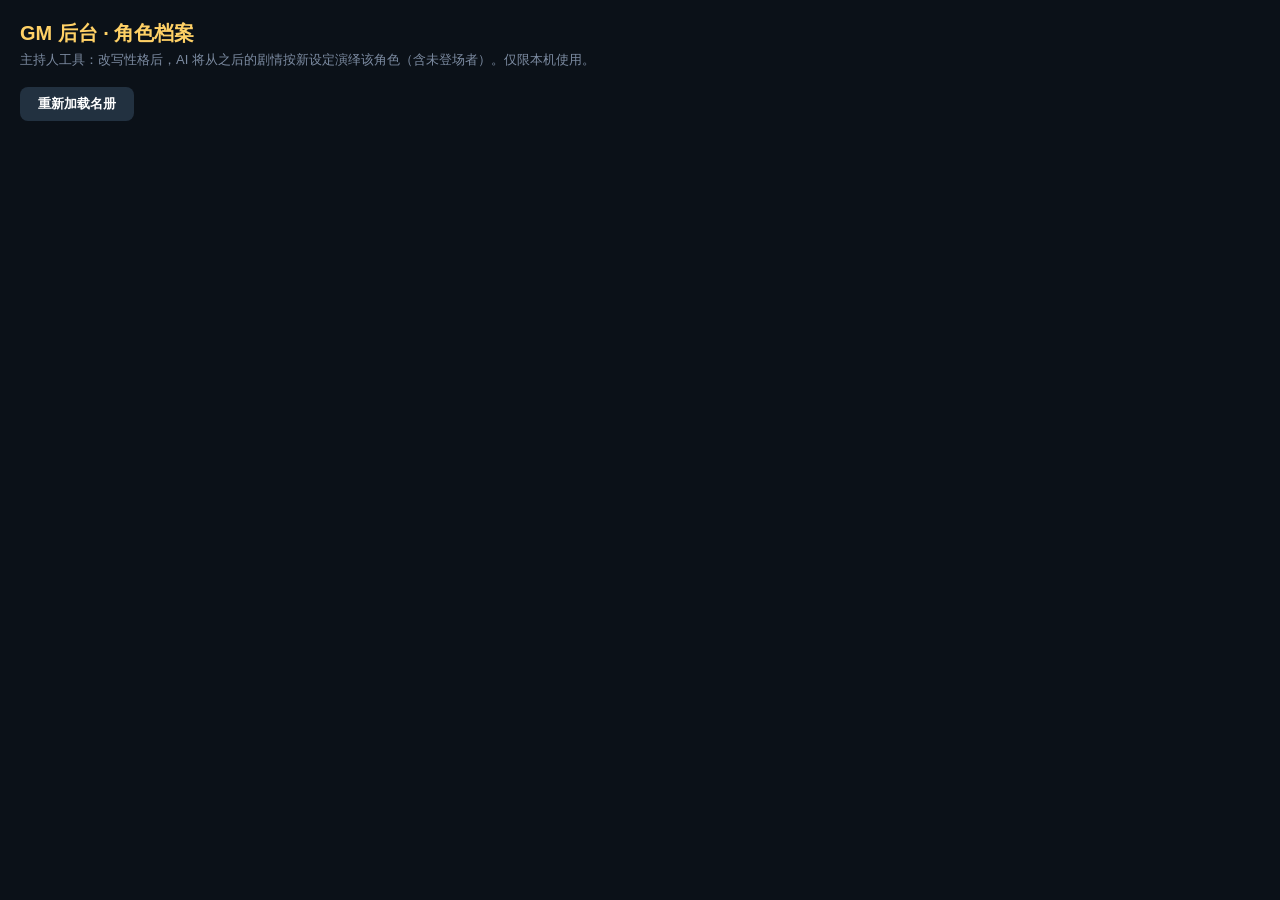
==== static/gm.html @ 666e5e28 "feat: GM 后台——角色档案改写（性格/身份/礼物偏好） - 新增 /gm 主持人工具页：全量名册卡片（好感/登场状态/常在地），   性格 textarea + 身份/礼物偏好可编辑，逐卡保存" ====
<!DOCTYPE html>
<html lang="zh-CN">
<head>
<meta charset="UTF-8">
<meta name="viewport" content="width=device-width, initial-scale=1">
<title>GM 后台 · 双界录</title>
<style>
  :root { color-scheme: dark; }
  * { box-sizing: border-box; }
  body {
    margin: 0; padding: 20px; font-family: "Microsoft YaHei UI", sans-serif;
    background: #0b1118; color: #dce6f2; min-height: 100vh;
  }
  h1 { font-size: 20px; color: #ffd166; margin: 0 0 4px; }
  .sub { color: #7c8ba1; font-size: 13px; margin-bottom: 18px; }
  .grid { display: flex; flex-direction: column; gap: 12px; max-width: 980px; }
  .card {
    background: #121b26; border: 1px solid #223140; border-radius: 12px; padding: 14px 16px;
  }
  .row1 { display: flex; align-items: baseline; gap: 10px; flex-wrap: wrap; margin-bottom: 8px; }
  .nm { font-size: 16px; font-weight: 700; color: #7fd8c8; }
  .tag { font-size: 11px; color: #8fa3ba; border: 1px solid #2a3b4d; border-radius: 8px; padding: 1px 8px; }
  .tag.known { color: #ffd166; border-color: #5a4a22; }
  .fld { display: flex; gap: 8px; margin-bottom: 8px; align-items: center; }
  .fld label { flex: 0 0 72px; font-size: 12px; color: #8fa3ba; }
  input, textarea {
    background: #0d141d; border: 1px solid #2a3b4d; color: #dce6f2;
    border-radius: 8px; padding: 7px 10px; font-size: 13px; font-family: inherit;
  }
  input { flex: 1; }
  textarea { flex: 1; resize: vertical; min-height: 56px; }
  button {
    background: #07c160; border: 0; color: #fff; font-weight: 700;
    border-radius: 8px; padding: 8px 18px; cursor: pointer; font-size: 13px;
  }
  button:hover { background: #06ad56; }
  .msg { font-size: 12px; color: #7fd8c8; margin-left: 10px; }
  .err { color: #ff8a80; }
  #topbar { display: flex; align-items: center; gap: 12px; margin-bottom: 14px; }
  #reload { background: #223140; }
</style>
</head>
<body>
  <h1>GM 后台 · 角色档案</h1>
  <div class="sub">主持人工具：改写性格后，AI 将从之后的剧情按新设定演绎该角色（含未登场者）。仅限本机使用。</div>
  <div id="topbar"><button id="reload">重新加载名册</button><span id="hint" class="msg"></span></div>
  <div id="grid" class="grid"></div>
<script>
const grid = document.getElementById("grid");
const hint = document.getElementById("hint");

async function loadRoster() {
  const r = await fetch("/api/gm/roster");
  const data = await r.json();
  grid.innerHTML = "";
  (data.npcs || []).forEach((n) => grid.appendChild(card(n)));
  hint.textContent = `共 ${data.npcs?.length || 0} 名角色`;
}

function card(n) {
  const el = document.createElement("div");
  el.className = "card";
  el.innerHTML = `
    <div class="row1">
      <span class="nm">${n.name}</span>
      <span class="tag">好感 ${n.affinity}</span>
      <span class="tag ${n.known ? "known" : ""}">${n.known ? "已登场" : "未登场"}</span>
      <span class="tag">${n.place || "无常在地"}</span>
    </div>
    <div class="fld"><label>性格</label><textarea maxlength="200" data-k="persona">${n.persona || ""}</textarea></div>
    <div class="fld"><label>身份</label><input maxlength="30" data-k="role" value="${n.role || ""}"></div>
    <div class="fld"><label>礼物偏好</label><input maxlength="10" data-k="likes" value="${n.likes || ""}"></div>
    <div class="fld"><label></label><button>保存</button><span class="msg"></span></div>`;
  el.querySelector("button").onclick = async () => {
    const get = (k) => el.querySelector(`[data-k="${k}"]`).value.trim();
    const msgEl = el.querySelector(".msg");
    msgEl.textContent = "保存中…"; msgEl.className = "msg";
    try {
      const r = await fetch("/api/gm/npc", {
        method: "POST", headers: { "Content-Type": "application/json" },
        body: JSON.stringify({ npc: n.name, persona: get("persona"),
                               role: get("role"), likes: get("likes") }),
      });
      const d = await r.json();
      msgEl.textContent = d.result?.msg || (d.detail ? "失败：" + JSON.stringify(d.detail) : "失败");
      if (!d.result?.ok) msgEl.className = "msg err";
    } catch (e) {
      msgEl.textContent = "请求失败：" + e.message; msgEl.className = "msg err";
    }
  };
  return el;
}

document.getElementById("reload").onclick = loadRoster;
loadRoster();
</script>
</body>
</html>
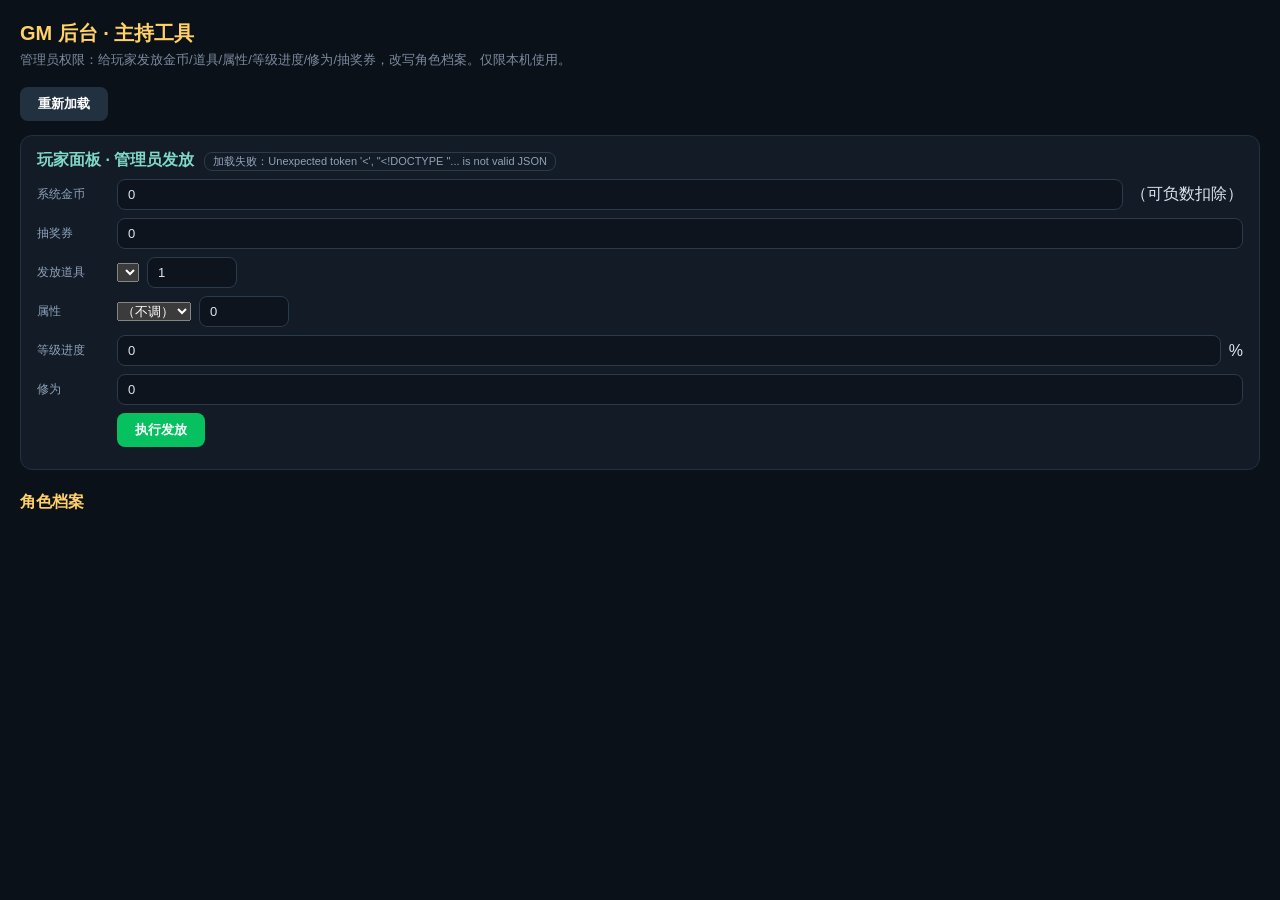
==== commit 0cf0a5e2: "feat: GM 后台管理员发放——金币/道具/券/属性/等级进度/修为 - engine.gm_grant：绕过玩家护栏直调入账，收件箱留痕；   等级进度满百自动升级；修为按觉醒状态分流（未觉醒暂" ====
--- a/static/gm.html
+++ b/static/gm.html
@@ -41,9 +41,30 @@
 </style>
 </head>
 <body>
-  <h1>GM 后台 · 角色档案</h1>
-  <div class="sub">主持人工具：改写性格后，AI 将从之后的剧情按新设定演绎该角色（含未登场者）。仅限本机使用。</div>
-  <div id="topbar"><button id="reload">重新加载名册</button><span id="hint" class="msg"></span></div>
+  <h1>GM 后台 · 主持工具</h1>
+  <div class="sub">管理员权限：给玩家发放金币/道具/属性/等级进度/修为/抽奖券，改写角色档案。仅限本机使用。</div>
+  <div id="topbar"><button id="reload">重新加载</button><span id="hint" class="msg"></span></div>
+
+  <div class="card" id="grant-card">
+    <div class="row1"><span class="nm">玩家面板 · 管理员发放</span>
+      <span class="tag" id="pinfo">加载中…</span></div>
+    <div class="fld"><label>系统金币</label><input type="number" id="g-gold" value="0" step="100">（可负数扣除）</div>
+    <div class="fld"><label>抽奖券</label><input type="number" id="g-ticket" value="0" min="0" step="10"></div>
+    <div class="fld"><label>发放道具</label>
+      <select id="g-item"></select>
+      <input type="number" id="g-count" value="1" min="1" max="999" style="max-width:90px"></div>
+    <div class="fld"><label>属性</label>
+      <select id="g-stat">
+        <option value="">（不调）</option><option>体魄</option><option>头脑</option>
+        <option>情商</option><option>魅力</option>
+      </select>
+      <input type="number" id="g-statv" value="0" min="-99" max="99" style="max-width:90px"></div>
+    <div class="fld"><label>等级进度</label><input type="number" id="g-prog" value="0" min="-100" max="100" step="5">%</div>
+    <div class="fld"><label>修为</label><input type="number" id="g-power" value="0" min="0" max="999" step="10"></div>
+    <div class="fld"><label></label><button id="grant-btn">执行发放</button><span id="grant-msg" class="msg"></span></div>
+  </div>
+
+  <h1 style="margin-top:22px;font-size:16px">角色档案</h1>
   <div id="grid" class="grid"></div>
 <script>
 const grid = document.getElementById("grid");
@@ -93,6 +114,45 @@
 
 document.getElementById("reload").onclick = loadRoster;
 loadRoster();
+
+/* ---- 玩家面板：管理员发放 ---- */
+async function loadGrantPanel() {
+  try {
+    const [cat, st] = await Promise.all([
+      fetch("/api/gm/catalog").then((r) => r.json()),
+      fetch("/api/state").then((r) => r.json()),
+    ]);
+    const sel = document.getElementById("g-item");
+    sel.innerHTML = (cat.items || []).map((n) => `<option>${n}</option>`).join("");
+    document.getElementById("pinfo").textContent = st.exists ? "存档在线" : "尚无存档（先开局）";
+  } catch (e) {
+    document.getElementById("pinfo").textContent = "加载失败：" + e.message;
+  }
+}
+
+document.getElementById("grant-btn").onclick = async () => {
+  const msgEl = document.getElementById("grant-msg");
+  msgEl.textContent = "发放中…"; msgEl.className = "msg";
+  const num = (id) => parseInt(document.getElementById(id).value || "0", 10) || 0;
+  try {
+    const r = await fetch("/api/gm/grant", {
+      method: "POST", headers: { "Content-Type": "application/json" },
+      body: JSON.stringify({
+        gold: num("g-gold"), ticket: num("g-ticket"),
+        item: document.getElementById("g-item").value,
+        item_count: Math.max(1, num("g-count")),
+        stat: document.getElementById("g-stat").value,
+        stat_value: num("g-statv"), progress: num("g-prog"), power: num("g-power"),
+      }),
+    });
+    const d = await r.json();
+    msgEl.textContent = d.result?.msg || (d.detail ? "失败：" + JSON.stringify(d.detail) : "失败");
+    if (!d.result?.ok) msgEl.className = "msg err";
+  } catch (e) {
+    msgEl.textContent = "请求失败：" + e.message; msgEl.className = "msg err";
+  }
+};
+loadGrantPanel();
 </script>
 </body>
 </html>
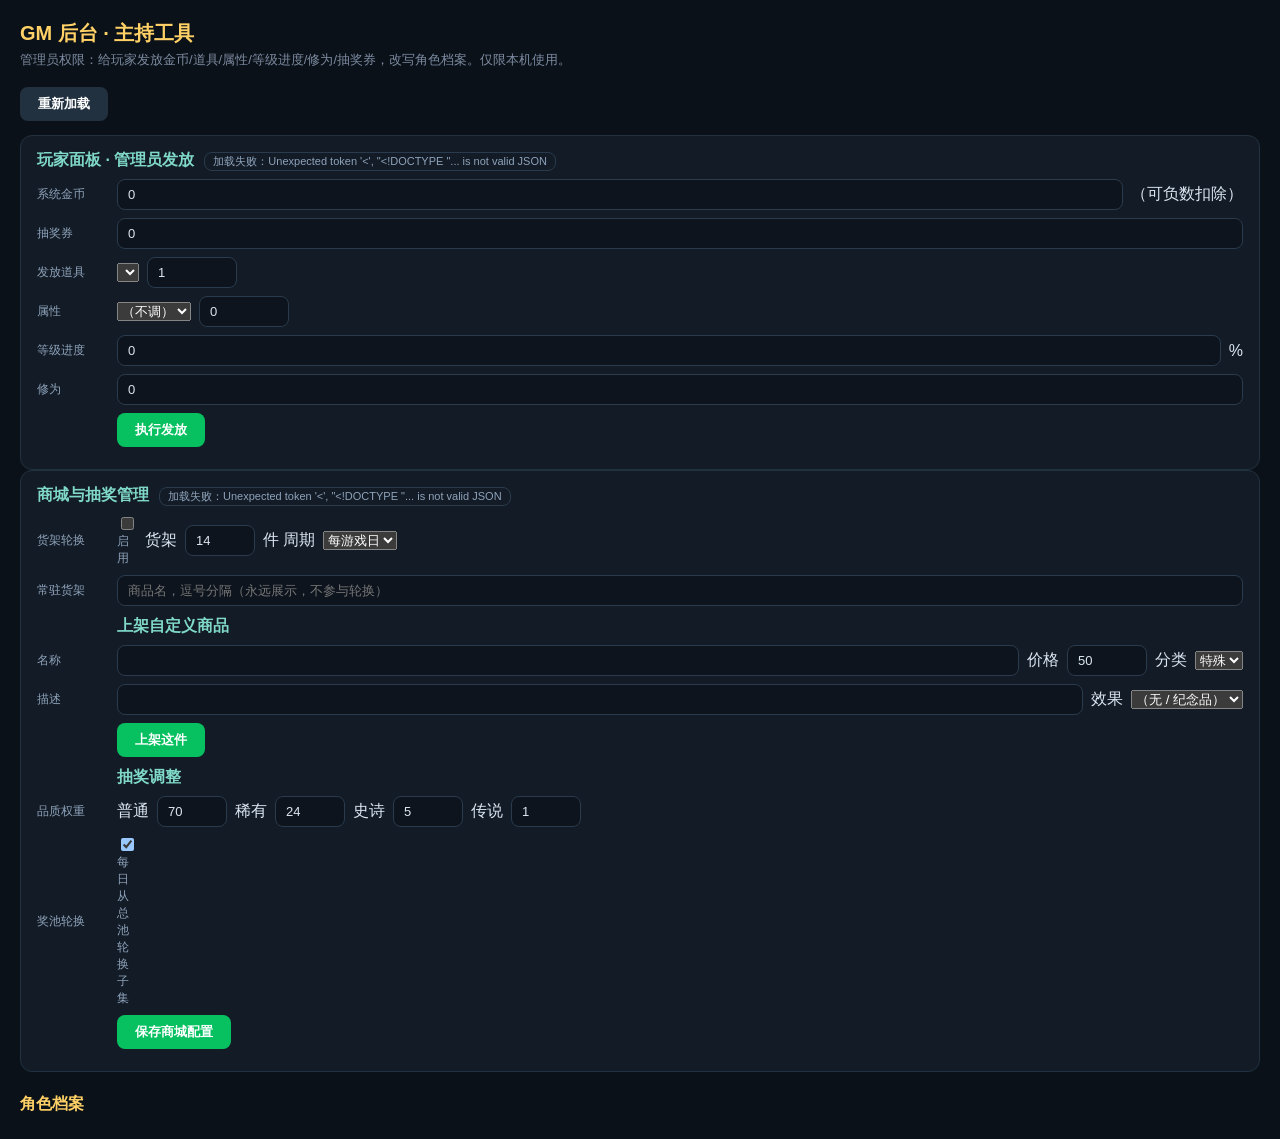
==== commit d71bd76e: "feat: 限时货架＋每日奖池＋GM 商城管理 - 商城轮换：常驻+游戏日种子确定性抽14件+自定义；跨日换血、   同日一致；购买不限货架（full_catalog 统一白名单，16处引用函数化） " ====
--- a/static/gm.html
+++ b/static/gm.html
@@ -64,9 +64,41 @@
     <div class="fld"><label></label><button id="grant-btn">执行发放</button><span id="grant-msg" class="msg"></span></div>
   </div>
 
+  <div class="card" id="shop-card">
+    <div class="row1"><span class="nm">商城与抽奖管理</span><span class="tag" id="shop-note">加载中…</span></div>
+
+    <div class="fld"><label>货架轮换</label>
+      <label style="flex:0"><input type="checkbox" id="r-enabled"> 启用</label>
+      货架 <input type="number" id="r-slots" min="4" max="48" style="max-width:70px" value="14"> 件
+      周期 <select id="r-period" style="max-width:110px"><option value="day">每游戏日</option><option value="slot">每时段</option></select>
+    </div>
+    <div class="fld"><label>常驻货架</label><input id="r-pinned" placeholder="商品名，逗号分隔（永远展示，不参与轮换）"></div>
+
+    <div class="fld" style="margin-top:10px"><label></label><b style="color:#7fd8c8">上架自定义商品</b></div>
+    <div class="fld"><label>名称</label><input id="c-name" maxlength="20">
+      价格 <input type="number" id="c-price" min="1" max="9999" value="50" style="max-width:80px">
+      分类 <select id="c-cat"><option>特殊</option><option>修炼</option><option>约会</option><option>情趣</option><option>穿搭</option><option>属性</option></select></div>
+    <div class="fld"><label>描述</label><input id="c-desc" maxlength="40">
+      效果 <select id="c-use"><option value="">（无 / 纪念品）</option><option value="progress">等级进度 +5</option><option value="progress10">等级进度 +10</option><option value="stat">属性 +1</option></select></div>
+    <div class="fld"><label></label><button id="c-add">上架这件</button><span id="c-msg" class="msg"></span></div>
+    <div id="c-list" class="msg"></div>
+
+    <div class="fld" style="margin-top:10px"><label></label><b style="color:#7fd8c8">抽奖调整</b></div>
+    <div class="fld"><label>品质权重</label>
+      普通 <input type="number" id="w-0" min="0" max="1000" style="max-width:70px" value="70">
+      稀有 <input type="number" id="w-1" min="0" max="1000" style="max-width:70px" value="24">
+      史诗 <input type="number" id="w-2" min="0" max="1000" style="max-width:70px" value="5">
+      传说 <input type="number" id="w-3" min="0" max="1000" style="max-width:70px" value="1"></div>
+    <div class="fld"><label>奖池轮换</label>
+      <label style="flex:0"><input type="checkbox" id="w-perday" checked> 每日从总池轮换子集</label></div>
+    <div class="fld"><label></label><button id="shop-save">保存商城配置</button><span id="shop-msg" class="msg"></span></div>
+  </div>
+
   <h1 style="margin-top:22px;font-size:16px">角色档案</h1>
   <div id="grid" class="grid"></div>
 <script>
+const esc = (v) => String(v ?? "").replace(/[&<>"']/g,
+  (c) => ({"&":"&amp;","<":"&lt;",">":"&gt;",'"':"&quot;","'":"&#39;"}[c]));
 const grid = document.getElementById("grid");
 const hint = document.getElementById("hint");
 
@@ -83,14 +115,14 @@
   el.className = "card";
   el.innerHTML = `
     <div class="row1">
-      <span class="nm">${n.name}</span>
+      <span class="nm">${esc(n.name)}</span>
       <span class="tag">好感 ${n.affinity}</span>
       <span class="tag ${n.known ? "known" : ""}">${n.known ? "已登场" : "未登场"}</span>
-      <span class="tag">${n.place || "无常在地"}</span>
+      <span class="tag">${esc(n.place || "无常在地")}</span>
     </div>
-    <div class="fld"><label>性格</label><textarea maxlength="200" data-k="persona">${n.persona || ""}</textarea></div>
-    <div class="fld"><label>身份</label><input maxlength="30" data-k="role" value="${n.role || ""}"></div>
-    <div class="fld"><label>礼物偏好</label><input maxlength="10" data-k="likes" value="${n.likes || ""}"></div>
+    <div class="fld"><label>性格</label><textarea maxlength="200" data-k="persona">${esc(n.persona || "")}</textarea></div>
+    <div class="fld"><label>身份</label><input maxlength="30" data-k="role" value="${esc(n.role || "")}"></div>
+    <div class="fld"><label>礼物偏好</label><input maxlength="10" data-k="likes" value="${esc(n.likes || "")}"></div>
     <div class="fld"><label></label><button>保存</button><span class="msg"></span></div>`;
   el.querySelector("button").onclick = async () => {
     const get = (k) => el.querySelector(`[data-k="${k}"]`).value.trim();
@@ -115,6 +147,75 @@
 document.getElementById("reload").onclick = loadRoster;
 loadRoster();
 
+/* ---- 商城与抽奖管理 ---- */
+const $id = (i) => document.getElementById(i);
+
+async function loadShopPanel() {
+  try {
+    const r = await fetch("/api/gm/shop");
+    const d = await r.json();
+    const cfg = d.config || {};
+    const rot = cfg.rotation || {};
+    $id("r-enabled").checked = rot.enabled !== false;
+    $id("r-slots").value = rot.slots || 14;
+    $id("r-period").value = rot.period || "day";
+    $id("r-pinned").value = (cfg.pinned || []).join("，");
+    const lot = cfg.lottery || {};
+    const w = lot.weights || d.default_weights || {};
+    ["普通", "稀有", "史诗", "传说"].forEach((q, i) => { $id("w-" + i).value = w[q] ?? 0; });
+    $id("w-perday").checked = lot.per_day !== false;
+    renderCustom(cfg.custom_items || []);
+    $id("shop-note").textContent = "配置已加载";
+  } catch (e) { $id("shop-note").textContent = "加载失败：" + e.message; }
+}
+
+let customItems = [];
+function renderCustom(items) {
+  customItems = items;
+  $id("c-list").textContent = items.length
+    ? "已上架：" + items.map((i) => `${i.name}(${i.price}金)`).join("、")
+    : "（暂无自定义商品）";
+}
+
+$id("c-add").onclick = () => {
+  const name = $id("c-name").value.trim();
+  const price = parseInt($id("c-price").value, 10) || 10;
+  const useSel = $id("c-use").value;
+  const item = { name, desc: $id("c-desc").value.trim() || `${name}（管理员上架）`,
+                 price, cat: $id("c-cat").value };
+  if (useSel === "progress") item.use = { progress: 5 };
+  if (useSel === "progress10") item.use = { progress: 10 };
+  if (useSel === "stat") item.use = { stat: { 体魄: 1 } };
+  if (!name) { $id("c-msg").textContent = "名称必填"; return; }
+  const next = customItems.filter((i) => i.name !== name).concat(item);
+  renderCustom(next);
+  $id("c-msg").textContent = `已加入列表：${name}（点下方保存生效）`;
+  $id("c-name").value = ""; $id("c-desc").value = "";
+};
+
+$id("shop-save").onclick = async () => {
+  const msg = $id("shop-msg");
+  msg.textContent = "保存中…"; msg.className = "msg";
+  const body = {
+    rotation: { enabled: $id("r-enabled").checked,
+                slots: parseInt($id("r-slots").value, 10) || 14,
+                period: $id("r-period").value },
+    pinned: $id("r-pinned").value.split(/[,，]/).map((s) => s.trim()).filter(Boolean),
+    custom_items: customItems,
+    lottery: { weights: { 普通: +$id("w-0").value || 0, 稀有: +$id("w-1").value || 0,
+                          史诗: +$id("w-2").value || 0, 传说: +$id("w-3").value || 0 },
+               per_day: $id("w-perday").checked },
+  };
+  try {
+    const r = await fetch("/api/gm/shop", { method: "POST",
+      headers: { "Content-Type": "application/json" }, body: JSON.stringify(body) });
+    const d = await r.json();
+    msg.textContent = d.result?.msg || "失败";
+    if (!d.result?.ok) msg.className = "msg err";
+  } catch (e) { msg.textContent = "请求失败：" + e.message; msg.className = "msg err"; }
+};
+loadShopPanel();
+
 /* ---- 玩家面板：管理员发放 ---- */
 async function loadGrantPanel() {
   try {
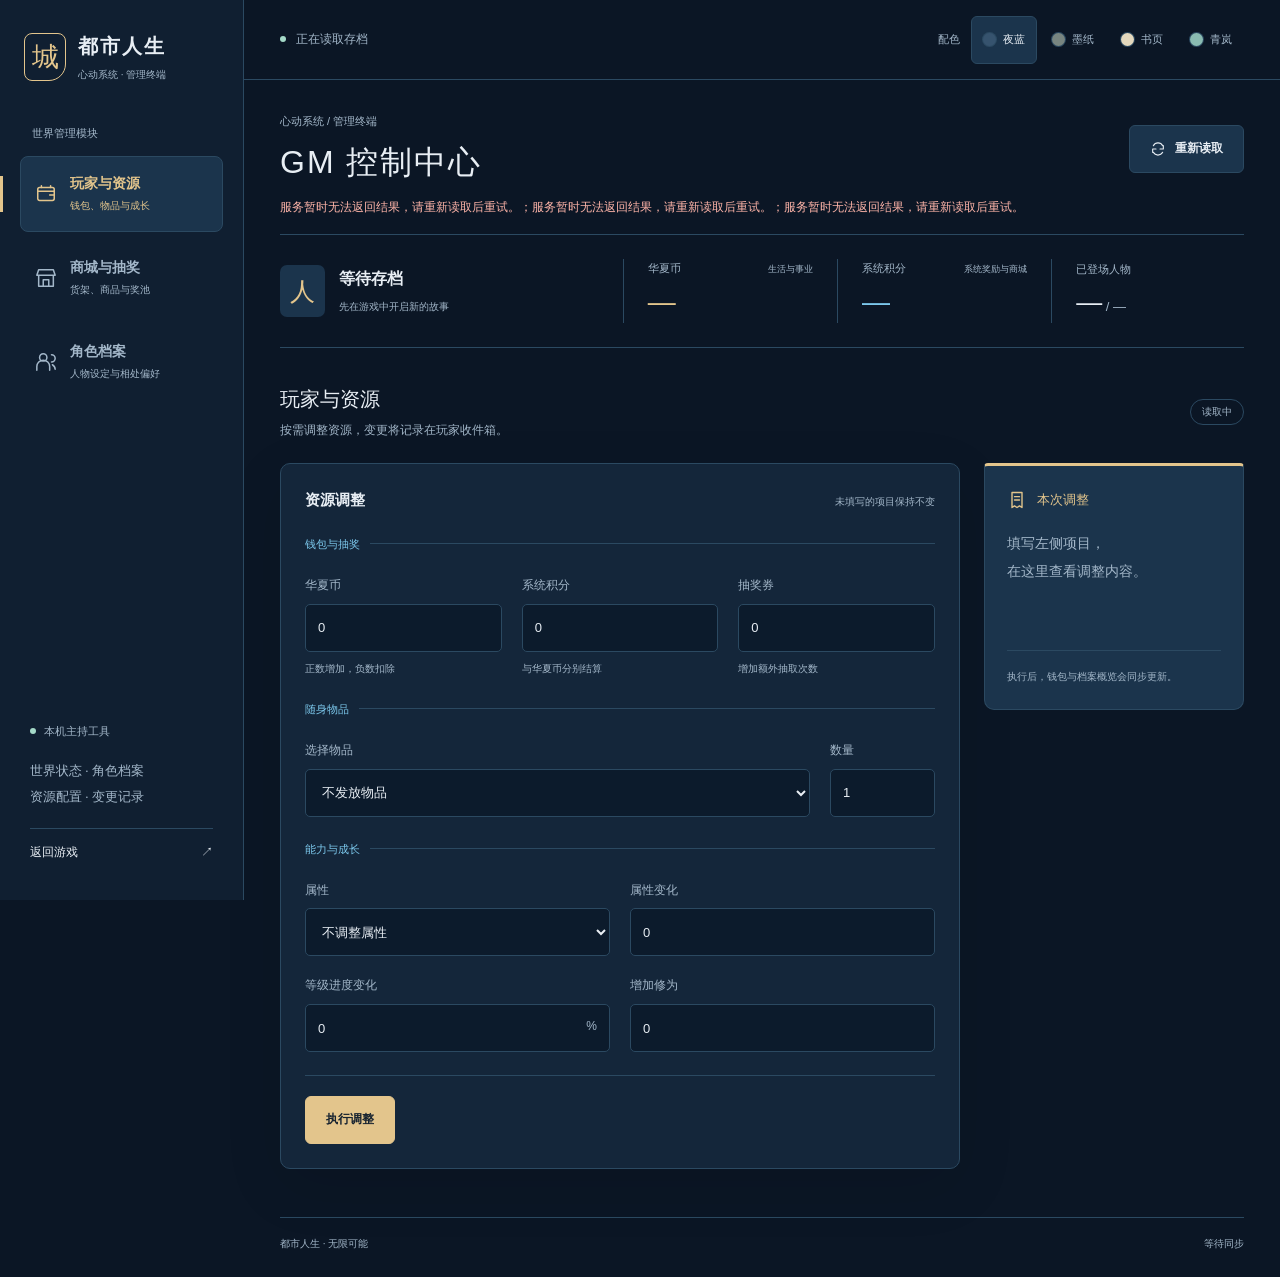
==== commit 1af26be7: "feat: 人生沙盒全量更新——双币、六国地图、经营实体、NPC 生活与文风体系 - 华夏币/系统积分双钱包：现实经济与系统玩法分账，旧档自动迁移 - 地图扩为 6 国 16 城 118 地点：分层地" ====
--- a/static/gm.html
+++ b/static/gm.html
@@ -3,257 +3,103 @@
 <head>
 <meta charset="UTF-8">
 <meta name="viewport" content="width=device-width, initial-scale=1">
-<title>GM 后台 · 双界录</title>
-<style>
-  :root { color-scheme: dark; }
-  * { box-sizing: border-box; }
-  body {
-    margin: 0; padding: 20px; font-family: "Microsoft YaHei UI", sans-serif;
-    background: #0b1118; color: #dce6f2; min-height: 100vh;
-  }
-  h1 { font-size: 20px; color: #ffd166; margin: 0 0 4px; }
-  .sub { color: #7c8ba1; font-size: 13px; margin-bottom: 18px; }
-  .grid { display: flex; flex-direction: column; gap: 12px; max-width: 980px; }
-  .card {
-    background: #121b26; border: 1px solid #223140; border-radius: 12px; padding: 14px 16px;
-  }
-  .row1 { display: flex; align-items: baseline; gap: 10px; flex-wrap: wrap; margin-bottom: 8px; }
-  .nm { font-size: 16px; font-weight: 700; color: #7fd8c8; }
-  .tag { font-size: 11px; color: #8fa3ba; border: 1px solid #2a3b4d; border-radius: 8px; padding: 1px 8px; }
-  .tag.known { color: #ffd166; border-color: #5a4a22; }
-  .fld { display: flex; gap: 8px; margin-bottom: 8px; align-items: center; }
-  .fld label { flex: 0 0 72px; font-size: 12px; color: #8fa3ba; }
-  input, textarea {
-    background: #0d141d; border: 1px solid #2a3b4d; color: #dce6f2;
-    border-radius: 8px; padding: 7px 10px; font-size: 13px; font-family: inherit;
-  }
-  input { flex: 1; }
-  textarea { flex: 1; resize: vertical; min-height: 56px; }
-  button {
-    background: #07c160; border: 0; color: #fff; font-weight: 700;
-    border-radius: 8px; padding: 8px 18px; cursor: pointer; font-size: 13px;
-  }
-  button:hover { background: #06ad56; }
-  .msg { font-size: 12px; color: #7fd8c8; margin-left: 10px; }
-  .err { color: #ff8a80; }
-  #topbar { display: flex; align-items: center; gap: 12px; margin-bottom: 14px; }
-  #reload { background: #223140; }
-</style>
+<title>GM 控制中心 · 都市人生</title>
+<link rel="stylesheet" href="/static/gm.css?v=20261022-system3">
+<script src="/static/theme.js?v=20261022-system3" defer></script>
+<script src="/static/gm.js?v=20261022-system3" defer></script>
 </head>
-<body>
-  <h1>GM 后台 · 主持工具</h1>
-  <div class="sub">管理员权限：给玩家发放金币/道具/属性/等级进度/修为/抽奖券，改写角色档案。仅限本机使用。</div>
-  <div id="topbar"><button id="reload">重新加载</button><span id="hint" class="msg"></span></div>
-
-  <div class="card" id="grant-card">
-    <div class="row1"><span class="nm">玩家面板 · 管理员发放</span>
-      <span class="tag" id="pinfo">加载中…</span></div>
-    <div class="fld"><label>系统金币</label><input type="number" id="g-gold" value="0" step="100">（可负数扣除）</div>
-    <div class="fld"><label>抽奖券</label><input type="number" id="g-ticket" value="0" min="0" step="10"></div>
-    <div class="fld"><label>发放道具</label>
-      <select id="g-item"></select>
-      <input type="number" id="g-count" value="1" min="1" max="999" style="max-width:90px"></div>
-    <div class="fld"><label>属性</label>
-      <select id="g-stat">
-        <option value="">（不调）</option><option>体魄</option><option>头脑</option>
-        <option>情商</option><option>魅力</option>
-      </select>
-      <input type="number" id="g-statv" value="0" min="-99" max="99" style="max-width:90px"></div>
-    <div class="fld"><label>等级进度</label><input type="number" id="g-prog" value="0" min="-100" max="100" step="5">%</div>
-    <div class="fld"><label>修为</label><input type="number" id="g-power" value="0" min="0" max="999" step="10"></div>
-    <div class="fld"><label></label><button id="grant-btn">执行发放</button><span id="grant-msg" class="msg"></span></div>
-  </div>
-
-  <div class="card" id="shop-card">
-    <div class="row1"><span class="nm">商城与抽奖管理</span><span class="tag" id="shop-note">加载中…</span></div>
-
-    <div class="fld"><label>货架轮换</label>
-      <label style="flex:0"><input type="checkbox" id="r-enabled"> 启用</label>
-      货架 <input type="number" id="r-slots" min="4" max="48" style="max-width:70px" value="14"> 件
-      周期 <select id="r-period" style="max-width:110px"><option value="day">每游戏日</option><option value="slot">每时段</option></select>
+<body data-theme="night">
+<a class="skip-link" href="#workspace">跳到工作区</a>
+<aside class="console-rail" aria-label="主持工作台导航">
+  <a class="console-brand" href="/"><span class="brand-seal" aria-hidden="true">城</span><span><b>都市人生</b><small>心动系统 · 管理终端</small></span></a>
+  <div class="rail-caption">世界管理模块</div>
+  <nav class="section-nav" aria-label="管理分区">
+    <button type="button" data-section="grant" class="nav-item active" aria-current="page"><svg viewBox="0 0 24 24" aria-hidden="true"><rect x="3" y="5" width="18" height="14" rx="2"/><path d="M3 9h18m-5 4h5M7 5V3m10 2V3"/></svg><span>玩家与资源<small>钱包、物品与成长</small></span></button>
+    <button type="button" data-section="shop" class="nav-item"><svg viewBox="0 0 24 24" aria-hidden="true"><path d="m4 3-2 6h20l-2-6ZM4 9v12h16V9M9 21v-7h6v7"/></svg><span>商城与抽奖<small>货架、商品与奖池</small></span></button>
+    <button type="button" data-section="roster" class="nav-item"><svg viewBox="0 0 24 24" aria-hidden="true"><circle cx="9" cy="7" r="4"/><path d="M2 21v-4a7 7 0 0 1 14 0v4m2-17a4 4 0 0 1 0 8m1 3a6 6 0 0 1 3 5"/></svg><span>角色档案<small>人物设定与相处偏好</small></span></button>
+  </nav>
+  <div class="rail-footer"><span class="local-badge"><i></i> 本机主持工具</span><p>世界状态 · 角色档案<br>资源配置 · 变更记录</p><a class="back-link" href="/">返回游戏 <span aria-hidden="true">↗</span></a></div>
+</aside>
+<div class="console-page">
+  <header class="workspace-topbar">
+    <div class="workspace-location"><span class="live-dot" aria-hidden="true"></span><span id="connection-label">正在读取存档</span></div>
+    <div class="theme-switch" role="group" aria-label="界面配色">
+      <span class="theme-caption">配色</span>
+      <button type="button" data-theme="night" data-theme-choice="night" aria-pressed="true"><i class="swatch swatch-night" aria-hidden="true"></i><span>夜蓝</span></button>
+      <button type="button" data-theme="ink" data-theme-choice="ink" aria-pressed="false"><i class="swatch swatch-ink" aria-hidden="true"></i><span>墨纸</span></button>
+      <button type="button" data-theme="parchment" data-theme-choice="parchment" aria-pressed="false"><i class="swatch swatch-paper" aria-hidden="true"></i><span>书页</span></button>
+      <button type="button" data-theme="qinglan" data-theme-choice="qinglan" aria-pressed="false"><i class="swatch swatch-qinglan" aria-hidden="true"></i><span>青岚</span></button>
     </div>
-    <div class="fld"><label>常驻货架</label><input id="r-pinned" placeholder="商品名，逗号分隔（永远展示，不参与轮换）"></div>
-
-    <div class="fld" style="margin-top:10px"><label></label><b style="color:#7fd8c8">上架自定义商品</b></div>
-    <div class="fld"><label>名称</label><input id="c-name" maxlength="20">
-      价格 <input type="number" id="c-price" min="1" max="9999" value="50" style="max-width:80px">
-      分类 <select id="c-cat"><option>特殊</option><option>修炼</option><option>约会</option><option>情趣</option><option>穿搭</option><option>属性</option></select></div>
-    <div class="fld"><label>描述</label><input id="c-desc" maxlength="40">
-      效果 <select id="c-use"><option value="">（无 / 纪念品）</option><option value="progress">等级进度 +5</option><option value="progress10">等级进度 +10</option><option value="stat">属性 +1</option></select></div>
-    <div class="fld"><label></label><button id="c-add">上架这件</button><span id="c-msg" class="msg"></span></div>
-    <div id="c-list" class="msg"></div>
-
-    <div class="fld" style="margin-top:10px"><label></label><b style="color:#7fd8c8">抽奖调整</b></div>
-    <div class="fld"><label>品质权重</label>
-      普通 <input type="number" id="w-0" min="0" max="1000" style="max-width:70px" value="70">
-      稀有 <input type="number" id="w-1" min="0" max="1000" style="max-width:70px" value="24">
-      史诗 <input type="number" id="w-2" min="0" max="1000" style="max-width:70px" value="5">
-      传说 <input type="number" id="w-3" min="0" max="1000" style="max-width:70px" value="1"></div>
-    <div class="fld"><label>奖池轮换</label>
-      <label style="flex:0"><input type="checkbox" id="w-perday" checked> 每日从总池轮换子集</label></div>
-    <div class="fld"><label></label><button id="shop-save">保存商城配置</button><span id="shop-msg" class="msg"></span></div>
-  </div>
-
-  <h1 style="margin-top:22px;font-size:16px">角色档案</h1>
-  <div id="grid" class="grid"></div>
-<script>
-const esc = (v) => String(v ?? "").replace(/[&<>"']/g,
-  (c) => ({"&":"&amp;","<":"&lt;",">":"&gt;",'"':"&quot;","'":"&#39;"}[c]));
-const grid = document.getElementById("grid");
-const hint = document.getElementById("hint");
-
-async function loadRoster() {
-  const r = await fetch("/api/gm/roster");
-  const data = await r.json();
-  grid.innerHTML = "";
-  (data.npcs || []).forEach((n) => grid.appendChild(card(n)));
-  hint.textContent = `共 ${data.npcs?.length || 0} 名角色`;
-}
-
-function card(n) {
-  const el = document.createElement("div");
-  el.className = "card";
-  el.innerHTML = `
-    <div class="row1">
-      <span class="nm">${esc(n.name)}</span>
-      <span class="tag">好感 ${n.affinity}</span>
-      <span class="tag ${n.known ? "known" : ""}">${n.known ? "已登场" : "未登场"}</span>
-      <span class="tag">${esc(n.place || "无常在地")}</span>
-    </div>
-    <div class="fld"><label>性格</label><textarea maxlength="200" data-k="persona">${esc(n.persona || "")}</textarea></div>
-    <div class="fld"><label>身份</label><input maxlength="30" data-k="role" value="${esc(n.role || "")}"></div>
-    <div class="fld"><label>礼物偏好</label><input maxlength="10" data-k="likes" value="${esc(n.likes || "")}"></div>
-    <div class="fld"><label></label><button>保存</button><span class="msg"></span></div>`;
-  el.querySelector("button").onclick = async () => {
-    const get = (k) => el.querySelector(`[data-k="${k}"]`).value.trim();
-    const msgEl = el.querySelector(".msg");
-    msgEl.textContent = "保存中…"; msgEl.className = "msg";
-    try {
-      const r = await fetch("/api/gm/npc", {
-        method: "POST", headers: { "Content-Type": "application/json" },
-        body: JSON.stringify({ npc: n.name, persona: get("persona"),
-                               role: get("role"), likes: get("likes") }),
-      });
-      const d = await r.json();
-      msgEl.textContent = d.result?.msg || (d.detail ? "失败：" + JSON.stringify(d.detail) : "失败");
-      if (!d.result?.ok) msgEl.className = "msg err";
-    } catch (e) {
-      msgEl.textContent = "请求失败：" + e.message; msgEl.className = "msg err";
-    }
-  };
-  return el;
-}
-
-document.getElementById("reload").onclick = loadRoster;
-loadRoster();
-
-/* ---- 商城与抽奖管理 ---- */
-const $id = (i) => document.getElementById(i);
-
-async function loadShopPanel() {
-  try {
-    const r = await fetch("/api/gm/shop");
-    const d = await r.json();
-    const cfg = d.config || {};
-    const rot = cfg.rotation || {};
-    $id("r-enabled").checked = rot.enabled !== false;
-    $id("r-slots").value = rot.slots || 14;
-    $id("r-period").value = rot.period || "day";
-    $id("r-pinned").value = (cfg.pinned || []).join("，");
-    const lot = cfg.lottery || {};
-    const w = lot.weights || d.default_weights || {};
-    ["普通", "稀有", "史诗", "传说"].forEach((q, i) => { $id("w-" + i).value = w[q] ?? 0; });
-    $id("w-perday").checked = lot.per_day !== false;
-    renderCustom(cfg.custom_items || []);
-    $id("shop-note").textContent = "配置已加载";
-  } catch (e) { $id("shop-note").textContent = "加载失败：" + e.message; }
-}
-
-let customItems = [];
-function renderCustom(items) {
-  customItems = items;
-  $id("c-list").textContent = items.length
-    ? "已上架：" + items.map((i) => `${i.name}(${i.price}金)`).join("、")
-    : "（暂无自定义商品）";
-}
-
-$id("c-add").onclick = () => {
-  const name = $id("c-name").value.trim();
-  const price = parseInt($id("c-price").value, 10) || 10;
-  const useSel = $id("c-use").value;
-  const item = { name, desc: $id("c-desc").value.trim() || `${name}（管理员上架）`,
-                 price, cat: $id("c-cat").value };
-  if (useSel === "progress") item.use = { progress: 5 };
-  if (useSel === "progress10") item.use = { progress: 10 };
-  if (useSel === "stat") item.use = { stat: { 体魄: 1 } };
-  if (!name) { $id("c-msg").textContent = "名称必填"; return; }
-  const next = customItems.filter((i) => i.name !== name).concat(item);
-  renderCustom(next);
-  $id("c-msg").textContent = `已加入列表：${name}（点下方保存生效）`;
-  $id("c-name").value = ""; $id("c-desc").value = "";
-};
-
-$id("shop-save").onclick = async () => {
-  const msg = $id("shop-msg");
-  msg.textContent = "保存中…"; msg.className = "msg";
-  const body = {
-    rotation: { enabled: $id("r-enabled").checked,
-                slots: parseInt($id("r-slots").value, 10) || 14,
-                period: $id("r-period").value },
-    pinned: $id("r-pinned").value.split(/[,，]/).map((s) => s.trim()).filter(Boolean),
-    custom_items: customItems,
-    lottery: { weights: { 普通: +$id("w-0").value || 0, 稀有: +$id("w-1").value || 0,
-                          史诗: +$id("w-2").value || 0, 传说: +$id("w-3").value || 0 },
-               per_day: $id("w-perday").checked },
-  };
-  try {
-    const r = await fetch("/api/gm/shop", { method: "POST",
-      headers: { "Content-Type": "application/json" }, body: JSON.stringify(body) });
-    const d = await r.json();
-    msg.textContent = d.result?.msg || "失败";
-    if (!d.result?.ok) msg.className = "msg err";
-  } catch (e) { msg.textContent = "请求失败：" + e.message; msg.className = "msg err"; }
-};
-loadShopPanel();
-
-/* ---- 玩家面板：管理员发放 ---- */
-async function loadGrantPanel() {
-  try {
-    const [cat, st] = await Promise.all([
-      fetch("/api/gm/catalog").then((r) => r.json()),
-      fetch("/api/state").then((r) => r.json()),
-    ]);
-    const sel = document.getElementById("g-item");
-    sel.innerHTML = (cat.items || []).map((n) => `<option>${n}</option>`).join("");
-    document.getElementById("pinfo").textContent = st.exists ? "存档在线" : "尚无存档（先开局）";
-  } catch (e) {
-    document.getElementById("pinfo").textContent = "加载失败：" + e.message;
-  }
-}
-
-document.getElementById("grant-btn").onclick = async () => {
-  const msgEl = document.getElementById("grant-msg");
-  msgEl.textContent = "发放中…"; msgEl.className = "msg";
-  const num = (id) => parseInt(document.getElementById(id).value || "0", 10) || 0;
-  try {
-    const r = await fetch("/api/gm/grant", {
-      method: "POST", headers: { "Content-Type": "application/json" },
-      body: JSON.stringify({
-        gold: num("g-gold"), ticket: num("g-ticket"),
-        item: document.getElementById("g-item").value,
-        item_count: Math.max(1, num("g-count")),
-        stat: document.getElementById("g-stat").value,
-        stat_value: num("g-statv"), progress: num("g-prog"), power: num("g-power"),
-      }),
-    });
-    const d = await r.json();
-    msgEl.textContent = d.result?.msg || (d.detail ? "失败：" + JSON.stringify(d.detail) : "失败");
-    if (!d.result?.ok) msgEl.className = "msg err";
-  } catch (e) {
-    msgEl.textContent = "请求失败：" + e.message; msgEl.className = "msg err";
-  }
-};
-loadGrantPanel();
-</script>
+  </header>
+  <main id="workspace">
+    <div class="page-heading"><div><p class="section-eyebrow">心动系统 / 管理终端</p><h1>GM 控制中心</h1></div><button type="button" class="button button-soft reload-button" id="reload"><svg viewBox="0 0 24 24" aria-hidden="true"><path d="M20 7v5h-5M4 17v-5h5m10-5a8 8 0 0 0-14 0m0 10a8 8 0 0 0 14 0"/></svg>重新读取</button></div>
+    <p id="hint" class="global-message" role="status" aria-live="polite"></p>
+    <section class="save-summary" aria-label="当前存档概览">
+      <div class="save-person"><span id="player-initial" aria-hidden="true">人</span><div><b id="player-name">等待存档</b><small id="player-detail">先在游戏中开启新的故事</small></div></div>
+      <div class="summary-balance"><span>华夏币<small>生活与事业</small></span><strong id="summary-cash">—</strong></div>
+      <div class="summary-balance points"><span>系统积分<small>系统奖励与商城</small></span><strong id="summary-points">—</strong></div>
+      <div class="summary-people"><span>已登场人物</span><strong><b id="summary-known">—</b><small id="summary-total"> / —</small></strong></div>
+    </section>
+    <section id="grant-section" class="workspace-section" aria-labelledby="grant-title">
+      <div class="section-heading"><div><h2 id="grant-title">玩家与资源</h2><p>按需调整资源，变更将记录在玩家收件箱。</p></div><span class="status-label" id="pinfo">读取中</span></div>
+      <div class="grant-layout">
+        <form id="grant-form" class="surface" autocomplete="off">
+          <div class="surface-heading"><h3>资源调整</h3><span>未填写的项目保持不变</span></div>
+          <fieldset class="form-group"><legend>钱包与抽奖</legend><div class="field-grid three-columns">
+            <label class="field" for="g-cash">华夏币<input type="number" id="g-cash" value="0" step="1" min="-9999999" max="9999999"><small>正数增加，负数扣除</small></label>
+            <label class="field" for="g-gold">系统积分<input type="number" id="g-gold" value="0" step="1" min="-999999" max="999999"><small>与华夏币分别结算</small></label>
+            <label class="field" for="g-ticket">抽奖券<input type="number" id="g-ticket" value="0" min="0" max="999" step="1"><small>增加额外抽取次数</small></label>
+          </div></fieldset>
+          <fieldset class="form-group"><legend>随身物品</legend><div class="field-grid item-fields">
+            <label class="field" for="g-item">选择物品<select id="g-item"><option value="">不发放物品</option></select></label>
+            <label class="field" for="g-count">数量<input type="number" id="g-count" value="1" min="1" max="999"></label>
+          </div></fieldset>
+          <fieldset class="form-group"><legend>能力与成长</legend><div class="field-grid two-columns">
+            <label class="field" for="g-stat">属性<select id="g-stat"><option value="">不调整属性</option><option>体魄</option><option>头脑</option><option>情商</option><option>魅力</option></select></label>
+            <label class="field" for="g-statv">属性变化<input type="number" id="g-statv" value="0" min="-99" max="99"></label>
+            <label class="field" for="g-prog">等级进度变化<span class="input-unit"><input type="number" id="g-prog" value="0" min="-100" max="100" step="5"><i>%</i></span></label>
+            <label class="field" for="g-power">增加修为<input type="number" id="g-power" value="0" min="0" max="999" step="1"></label>
+          </div></fieldset>
+          <div class="form-footer"><button id="grant-btn" class="button button-accent" type="submit">执行调整</button><span id="grant-msg" class="msg" role="status" aria-live="polite"></span></div>
+        </form>
+        <aside class="adjustment-note" aria-label="调整预览"><div class="note-cap"><svg viewBox="0 0 24 24" aria-hidden="true"><path d="M6 3h12v18l-3-2-3 2-3-2-3 2ZM9 8h6m-6 4h6"/></svg><span>本次调整</span></div><div id="grant-preview" class="receipt-preview"><p class="preview-empty">填写左侧项目，<br>在这里查看调整内容。</p></div><div class="receipt-foot">执行后，钱包与档案概览会同步更新。</div></aside>
+      </div>
+    </section>
+    <section id="shop-section" class="workspace-section" aria-labelledby="shop-title" hidden>
+      <div class="section-heading"><div><h2 id="shop-title">商城与抽奖</h2><p>先编辑配置，再统一保存。商城价格使用系统积分。</p></div><span class="status-label" id="shop-note">读取中</span></div>
+      <form id="shop-form" autocomplete="off">
+        <div class="shop-layout">
+          <div class="shop-main">
+            <section class="surface" id="shop-card"><div class="surface-heading"><h3>货架安排</h3><span>决定玩家看到的商品</span></div>
+              <label class="check-line" for="r-enabled"><input type="checkbox" id="r-enabled"><span><b>启用货架轮换</b><small>按游戏内时间刷新可购买商品</small></span></label>
+              <div class="field-grid two-columns"><label class="field" for="r-slots">每期商品数量<input type="number" id="r-slots" min="4" max="48" value="14"></label><label class="field" for="r-period">轮换周期<select id="r-period"><option value="day">每游戏日</option><option value="slot">每时段</option></select></label></div>
+              <label class="field pinned-field" for="r-pinned">常驻货架<input id="r-pinned" placeholder="输入商品名，用逗号分隔"><small>这些商品始终展示，不参与轮换。</small></label>
+            </section>
+            <section class="surface"><div class="surface-heading"><h3>自定义商品</h3><span id="custom-count">0 件</span></div>
+              <div class="field-grid custom-fields"><label class="field" for="c-name">商品名称<input id="c-name" maxlength="20" placeholder="例如：音乐节纪念票根"></label><label class="field" for="c-price">价格（系统积分）<input type="number" id="c-price" min="1" max="9999" value="50"></label><label class="field" for="c-cat">分类<select id="c-cat"><option>特殊</option><option>修炼</option><option>约会</option><option>情趣</option><option>穿搭</option><option>属性</option></select></label></div>
+              <label class="field pinned-field" for="c-desc">物品描述<input id="c-desc" maxlength="40" placeholder="描述它的用途或纪念意义"></label>
+              <div class="field-grid custom-effect"><label class="field" for="c-use">使用效果<select id="c-use"><option value="">无效果 / 纪念品</option><option value="progress">等级进度 +5</option><option value="progress10">等级进度 +10</option><option value="stat">体魄 +1</option></select></label><button id="c-add" type="button" class="button button-soft">加入待保存清单</button></div>
+              <p id="c-msg" class="msg" role="status" aria-live="polite"></p><div id="c-list" class="custom-list" aria-label="自定义商品清单"></div>
+            </section>
+          </div>
+          <section class="surface lottery-panel"><div class="surface-heading"><h3>抽奖分布</h3><span>按权重分配机会</span></div><p class="help-text">各品质的权重会按总和换算成比例。</p>
+            <div id="weight-chart" class="weight-chart" aria-label="奖池品质比例"></div>
+            <div class="weight-fields"><label class="field" for="w-0"><span><i class="quality-dot common"></i>普通</span><input type="number" id="w-0" min="0" max="1000" value="70"></label><label class="field" for="w-1"><span><i class="quality-dot rare"></i>稀有</span><input type="number" id="w-1" min="0" max="1000" value="24"></label><label class="field" for="w-2"><span><i class="quality-dot epic"></i>史诗</span><input type="number" id="w-2" min="0" max="1000" value="5"></label><label class="field" for="w-3"><span><i class="quality-dot legend"></i>传说</span><input type="number" id="w-3" min="0" max="1000" value="1"></label></div>
+            <label class="check-line lottery-rotation" for="w-perday"><input type="checkbox" id="w-perday" checked><span><b>每日轮换奖池</b><small>从总奖池中选取当日可抽物品</small></span></label>
+          </section>
+        </div>
+        <div class="shop-savebar"><span class="draft-status" id="shop-draft">配置尚未修改</span><span id="shop-msg" class="msg" role="status" aria-live="polite"></span><button id="shop-save" class="button button-accent" type="submit">保存商城配置</button></div>
+      </form>
+    </section>
+    <section id="roster-section" class="workspace-section" aria-labelledby="roster-title" hidden>
+      <div class="section-heading"><div><h2 id="roster-title">角色档案</h2><p>选择一个人，查看并调整之后剧情使用的设定。</p></div><span class="status-label" id="roster-count">读取中</span></div>
+      <div class="roster-workspace">
+        <div class="roster-directory surface"><div class="roster-filters"><label class="field" for="roster-search">查找角色<input id="roster-search" type="search" placeholder="姓名、身份或常在地"></label><label class="field" for="roster-filter">出场状态<select id="roster-filter"><option value="all">所有角色</option><option value="known">已登场</option><option value="unknown">尚未登场</option></select></label></div><div id="grid" class="roster-list" aria-label="角色目录"></div></div>
+        <section class="surface dossier" id="npc-editor" aria-label="角色编辑档案"><div class="dossier-empty"><span aria-hidden="true">档</span><h3>选择一位角色</h3><p>性格、身份与偏好，<br>组成她独一无二的生活。</p></div></section>
+      </div>
+    </section>
+  </main>
+  <footer class="workspace-footer"><span>都市人生 · 无限可能</span><span id="last-sync">等待同步</span></footer>
+</div>
 </body>
 </html>
--- a/static/gm.css
+++ b/static/gm.css
@@ -0,0 +1,119 @@
+:root { color-scheme:dark; --gm-bg:#0b1625; --gm-rail:#101f31; --gm-surface:#14263a; --gm-field:#0c1b2c; --gm-text:#e8eef4; --gm-muted:#a3b7c9; --gm-line:#2b4961; --gm-accent:#e3c58c; --gm-on-accent:#172330; --gm-blue:#7cc8ec; --gm-wash:#1b344c; --gm-error:#ffb5a9; --gm-success:#a4d9c8; --gm-shadow:0 18px 60px #00000018; }
+body[data-theme="ink"] { color-scheme:dark; --gm-bg:#181c1e; --gm-rail:#1e2426; --gm-surface:#242c2e; --gm-field:#191f21; --gm-text:#e6e9e6; --gm-muted:#b2bdb7; --gm-line:#46544f; --gm-accent:#c8cbb1; --gm-on-accent:#1c2520; --gm-blue:#b0c6bb; --gm-wash:#313d37; --gm-error:#f4b8aa; --gm-success:#b8d1bd; }
+body[data-theme="parchment"] { color-scheme:light; --gm-bg:#ede8dc; --gm-rail:#e2dac8; --gm-surface:#faf6eb; --gm-field:#fffdf6; --gm-text:#343c3c; --gm-muted:#5f6d6b; --gm-line:#c9c4b2; --gm-accent:#78602c; --gm-on-accent:#fffaf0; --gm-blue:#35647b; --gm-wash:#e3e5db; --gm-error:#a2362a; --gm-success:#2f6d58; --gm-shadow:0 18px 60px #47402b0a; }
+body[data-theme="qinglan"] { color-scheme:dark; --gm-bg:#06100c; --gm-rail:#10241b; --gm-surface:#142d21; --gm-field:#0b1b13; --gm-text:#e0efe6; --gm-muted:#9ab8a8; --gm-line:#385c49; --gm-accent:#dcc282; --gm-on-accent:#17251d; --gm-blue:#8ce6bc; --gm-wash:#1c3c2b; --gm-error:#e8848f; --gm-success:#8ce6bc; --gm-shadow:0 18px 60px #00000018; }
+* { box-sizing:border-box; }
+[hidden] { display:none!important; }
+body { margin:0; min-width:320px; background:var(--gm-bg); color:var(--gm-text); font-family:"Microsoft YaHei UI","PingFang SC",sans-serif; font-size:14px; line-height:1.65; }
+a { color:inherit; text-decoration:none; }
+button,input,textarea,select { font:inherit; }
+button,a,input,textarea,select { -webkit-tap-highlight-color:transparent; }
+button { cursor:pointer; }
+button:disabled { cursor:wait; opacity:.55; }
+button:focus-visible,a:focus-visible,input:focus-visible,textarea:focus-visible,select:focus-visible { outline:2px solid var(--gm-accent); outline-offset:4px; }
+h1,h2,h3,p { margin:0; }
+svg { width:20px; height:20px; fill:none; stroke:currentColor; stroke-width:1.65; stroke-linecap:round; stroke-linejoin:round; flex-shrink:0; }
+.skip-link { position:fixed; left:12px; top:-70px; z-index:20; background:var(--gm-accent); color:var(--gm-on-accent); padding:12px 20px; }
+.skip-link:focus { top:12px; }
+.console-rail { width:244px; position:fixed; inset:0 auto 0 0; display:flex; flex-direction:column; padding:30px 20px 24px; background:var(--gm-rail); border-right:1px solid var(--gm-line); z-index:10; }
+.console-brand { display:flex; align-items:center; gap:12px; padding:0 4px; }
+.brand-seal { width:42px; height:48px; display:grid; place-items:center; font:27px "STZhongsong","SimSun",serif; border:1px solid var(--gm-accent); color:var(--gm-accent); border-radius:8px 8px 17px 8px; }
+.console-brand b { display:block; font-size:20px; letter-spacing:2px; }
+.console-brand small { display:block; font-size:10px; color:var(--gm-muted); margin-top:4px; }
+.rail-caption { margin:40px 12px 14px; color:var(--gm-muted); font-size:11px; }
+.section-nav { display:grid; gap:8px; }
+.nav-item { display:flex; align-items:center; gap:13px; width:100%; min-height:76px; padding:12px 14px; background:transparent; border:1px solid transparent; color:var(--gm-muted); text-align:left; border-radius:8px; }
+.nav-item > svg { width:22px; height:22px; }
+.nav-item span { font-size:14px; font-weight:600; }
+.nav-item small { display:block; font-size:10px; font-weight:400; margin-top:3px; }
+.nav-item:hover { color:var(--gm-text); background:var(--gm-wash); }
+.nav-item.active { color:var(--gm-accent); border-color:var(--gm-line); background:var(--gm-wash); position:relative; }
+.nav-item.active::before { content:""; position:absolute; left:-21px; top:19px; bottom:19px; width:3px; background:var(--gm-accent); }
+.rail-footer { margin-top:auto; padding:22px 10px 0; }
+.local-badge { color:var(--gm-muted); font-size:11px; display:flex; align-items:center; gap:8px; }
+.local-badge i,.live-dot { width:6px; height:6px; border-radius:50%; background:var(--gm-success); }
+.rail-footer p { font:13px/2 "STZhongsong","SimSun",serif; color:var(--gm-muted); margin:18px 0; }
+.back-link { display:flex; align-items:center; justify-content:space-between; min-height:48px; border-top:1px solid var(--gm-line); color:var(--gm-text); font-size:12px; }
+.console-page { margin-left:244px; }
+.workspace-topbar { min-height:80px; display:flex; align-items:center; justify-content:space-between; gap:20px; padding:10px 36px; border-bottom:1px solid var(--gm-line); }
+.workspace-location { display:flex; align-items:center; gap:10px; color:var(--gm-muted); font-size:12px; }
+.theme-switch { display:flex; align-items:center; gap:3px; }
+.theme-caption { color:var(--gm-muted); font-size:11px; margin-right:8px; }
+.theme-switch button { display:flex; align-items:center; justify-content:center; gap:7px; min-height:48px; padding:8px 11px; border:1px solid transparent; border-radius:6px; background:none; color:var(--gm-muted); font-size:11px; }
+.theme-switch button:hover,.theme-switch button[aria-pressed="true"] { border-color:var(--gm-line); background:var(--gm-wash); color:var(--gm-text); }
+.swatch { width:13px; height:13px; border-radius:50%; box-shadow:0 0 0 1px var(--gm-line); }
+.swatch-night { background:#36536e; }.swatch-ink { background:#788580; }.swatch-paper { background:#e4d8bd; }.swatch-qinglan { background:#8abbb1; }
+main { max-width:1660px; margin:0 auto; padding:32px 36px 48px; }
+.page-heading { display:flex; align-items:center; justify-content:space-between; gap:20px; margin-bottom:22px; }
+.section-eyebrow { color:var(--gm-muted); font-size:11px; margin-bottom:8px; }
+h1 { font:500 32px/1.5 "Microsoft YaHei UI","PingFang SC",sans-serif; letter-spacing:2px; }
+.button { display:inline-flex; align-items:center; justify-content:center; gap:9px; min-height:48px; padding:10px 20px; border-radius:6px; border:1px solid var(--gm-line); font-size:12px; font-weight:600; white-space:nowrap; }
+.button-soft { background:var(--gm-wash); color:var(--gm-text); }
+.button-accent { background:var(--gm-accent); color:var(--gm-on-accent); border-color:var(--gm-accent); }
+.button:hover { filter:brightness(1.08); }
+.reload-button svg { width:16px; height:16px; }
+.global-message:empty { display:none; }
+.global-message { margin:-10px 0 16px; font-size:12px; color:var(--gm-muted); }
+.save-summary { display:grid; grid-template-columns:minmax(210px,1.6fr) 1fr 1fr .9fr; align-items:stretch; margin-bottom:35px; border-block:1px solid var(--gm-line); padding:24px 0; }
+.save-summary > div { padding:0 24px; border-left:1px solid var(--gm-line); }
+.save-summary > div:first-child { padding-left:0; border:0; }
+.save-person { display:flex; align-items:center; gap:14px; }
+.save-person > span { width:45px; height:52px; border-radius:7px; display:grid; place-items:center; font:25px "SimSun",serif; color:var(--gm-accent); background:var(--gm-wash); }
+.save-person b { font-size:16px; font-weight:600; }
+.save-person small { display:block; font-size:10px; line-height:1.8; color:var(--gm-muted); margin-top:5px; max-width:28em; }
+.summary-balance,.summary-people { display:flex; flex-direction:column; justify-content:center; gap:4px; }
+.summary-balance > span,.summary-people > span { font-size:11px; color:var(--gm-muted); display:flex; align-items:baseline; justify-content:space-between; gap:8px; }
+.summary-balance small { font-size:9px; }
+.summary-balance strong { color:var(--gm-accent); font-size:28px; font-weight:500; font-variant-numeric:tabular-nums; line-height:1.5; }
+.summary-balance.points strong { color:var(--gm-blue); }
+.summary-people strong { font-size:26px; font-weight:500; line-height:1.5; }
+.summary-people strong b { font-weight:500; }
+.summary-people small { font-size:13px; color:var(--gm-muted); }
+.section-heading { display:flex; align-items:center; justify-content:space-between; gap:20px; margin-bottom:22px; }
+h2 { font-size:20px; font-weight:550; }
+.section-heading p { color:var(--gm-muted); font-size:12px; margin-top:5px; }
+.status-label { font-size:10px; border:1px solid var(--gm-line); border-radius:20px; padding:4px 11px; color:var(--gm-muted); white-space:nowrap; }
+.surface { background:var(--gm-surface); border:1px solid var(--gm-line); border-radius:10px; padding:24px; min-width:0; box-shadow:var(--gm-shadow); }
+.surface-heading { display:flex; align-items:baseline; justify-content:space-between; gap:16px; margin-bottom:22px; }
+.surface-heading h3 { font-size:15px; font-weight:600; }
+.surface-heading > span { font-size:10px; color:var(--gm-muted); }
+.grant-layout { display:grid; grid-template-columns:minmax(0,1fr) 260px; gap:24px; align-items:start; }
+.form-group { margin:0; padding:23px 0; border:0; border-top:1px solid var(--gm-line); min-width:0; }
+.form-group legend { font-size:11px; padding:0 10px 0 0; color:var(--gm-blue); }
+.field-grid { display:grid; gap:20px; align-items:start; }
+.three-columns { grid-template-columns:repeat(3,minmax(0,1fr)); }.two-columns { grid-template-columns:repeat(2,minmax(0,1fr)); }.item-fields { grid-template-columns:minmax(0,1fr) 105px; }
+.field { display:flex; flex-direction:column; min-width:0; gap:8px; color:var(--gm-muted); font-size:12px; }
+input,select,textarea { width:100%; min-width:0; min-height:48px; padding:11px 12px; color:var(--gm-text); background:var(--gm-field); border:1px solid var(--gm-line); border-radius:5px; font-size:13px; }
+input[type="number"] { font-variant-numeric:tabular-nums; }
+input::placeholder,textarea::placeholder { color:var(--gm-muted); opacity:.75; font-size:11px; }
+.field small { font-size:10px; line-height:1.7; }
+.input-unit { position:relative; }.input-unit input { padding-right:38px; }.input-unit i { position:absolute; right:13px; top:13px; font-style:normal; }
+.form-footer { padding-top:20px; border-top:1px solid var(--gm-line); display:flex; align-items:center; gap:18px; }
+.msg { display:block; font-size:11px; line-height:1.8; color:var(--gm-success); overflow-wrap:anywhere; }
+.msg.err,.err { color:var(--gm-error); }
+.adjustment-note { background:var(--gm-wash); border:1px solid var(--gm-line); border-top:3px solid var(--gm-accent); border-radius:4px 4px 10px 10px; padding:23px 22px; position:sticky; top:24px; }
+.note-cap { display:flex; align-items:center; gap:10px; color:var(--gm-accent); font-size:13px; }
+.receipt-preview { padding:20px 0; min-height:140px; }
+.preview-empty { font:14px/2 "STZhongsong","SimSun",serif; color:var(--gm-muted); }
+.receipt-line { display:flex; justify-content:space-between; gap:14px; padding:7px 0; font-size:12px; border-bottom:1px dashed var(--gm-line); }
+.receipt-line b { font-weight:500; color:var(--gm-accent); text-align:right; }
+.receipt-foot { border-top:1px solid var(--gm-line); padding-top:16px; font-size:10px; color:var(--gm-muted); line-height:1.9; }
+.shop-layout { display:grid; grid-template-columns:minmax(0,1fr) 300px; gap:24px; align-items:start; }
+.shop-main { display:grid; gap:24px; }
+.check-line { display:flex; align-items:center; gap:12px; min-height:56px; margin-bottom:22px; color:var(--gm-text); }
+.check-line input { width:19px; height:19px; min-height:19px; flex:none; accent-color:var(--gm-accent); }
+.check-line b { display:block; font-size:12px; font-weight:500; }.check-line small { display:block; font-size:10px; color:var(--gm-muted); margin-top:3px; }
+.pinned-field { margin-top:20px; }.custom-fields { grid-template-columns:minmax(0,1.3fr) minmax(90px,.8fr) minmax(90px,.7fr); gap:14px; }.custom-effect { grid-template-columns:minmax(0,1fr) auto; align-items:end; margin-top:20px; gap:12px; }
+#c-msg { margin-top:10px; }.custom-list { margin-top:15px; display:grid; gap:8px; }.custom-empty { border:1px dashed var(--gm-line); padding:16px; color:var(--gm-muted); font-size:11px; text-align:center; }
+.custom-item { display:flex; justify-content:space-between; gap:16px; align-items:center; border-top:1px solid var(--gm-line); padding-top:10px; }.custom-item b { font-size:12px; font-weight:500; }.custom-item small { color:var(--gm-muted); font-size:10px; display:block; margin-top:2px; }.custom-actions { display:flex; gap:6px; }.text-button { min-width:44px; min-height:44px; padding:6px; font-size:11px; color:var(--gm-blue); border:0; background:transparent; border-radius:5px; }.text-button:hover { background:var(--gm-wash); }.text-button.remove-item { color:var(--gm-error); }
+.help-text { font-size:11px; color:var(--gm-muted); line-height:1.9; }.weight-chart { display:flex; width:100%; height:10px; gap:3px; margin:25px 0; overflow:hidden; border-radius:5px; background:var(--gm-line); }.weight-chart span { min-width:0; height:100%; }.common { background:#9aacbb; }.rare { background:#78adc7; }.epic { background:#b89bc5; }.legend { background:#d6b779; }.weight-fields { display:grid; gap:12px; }.weight-fields .field { display:grid; grid-template-columns:1fr 85px; gap:12px; align-items:center; }.weight-fields .field > span { display:flex; align-items:center; gap:8px; }.quality-dot { display:inline-block; width:7px; height:7px; border-radius:50%; }.weight-fields input { text-align:right; }.lottery-rotation { border-top:1px solid var(--gm-line); margin:22px 0 0; padding-top:22px; }
+.shop-savebar { display:flex; align-items:center; gap:20px; position:sticky; bottom:15px; z-index:3; padding:16px 20px; margin-top:24px; background:var(--gm-rail); border:1px solid var(--gm-line); border-radius:8px; box-shadow:var(--gm-shadow); }.shop-savebar .button { margin-left:auto; }.draft-status { font-size:11px; color:var(--gm-muted); white-space:nowrap; }.draft-status.dirty { color:var(--gm-accent); }
+.roster-workspace { display:grid; grid-template-columns:minmax(290px,.8fr) minmax(0,1.2fr); gap:24px; align-items:start; }.roster-directory { padding:0; overflow:hidden; }.roster-filters { display:grid; grid-template-columns:minmax(0,1.4fr) minmax(100px,.8fr); gap:12px; padding:20px; border-bottom:1px solid var(--gm-line); }.roster-list { max-height:655px; overflow-y:auto; padding:6px; scrollbar-width:thin; scrollbar-color:var(--gm-line) transparent; }.roster-person { display:flex; width:100%; align-items:center; gap:12px; min-height:83px; padding:13px; border:1px solid transparent; border-bottom-color:var(--gm-line); background:none; color:var(--gm-text); text-align:left; border-radius:6px; }.roster-person:last-child { border-bottom-color:transparent; }.roster-person:hover,.roster-person[aria-pressed="true"] { background:var(--gm-wash); border-color:var(--gm-line); }.person-monogram { width:38px; height:44px; display:grid; place-items:center; background:var(--gm-field); border:1px solid var(--gm-line); color:var(--gm-accent); font:20px "SimSun",serif; flex:none; border-radius:5px; }.person-info { min-width:0; flex:1; }.person-title { display:flex; align-items:center; gap:8px; font-size:13px; font-weight:550; }.person-title i { width:5px; height:5px; border-radius:50%; background:var(--gm-success); }.person-info small { display:block; color:var(--gm-muted); font-size:10px; margin-top:4px; white-space:nowrap; overflow:hidden; text-overflow:ellipsis; }.person-place { font-size:10px; color:var(--gm-muted); align-self:flex-start; padding-top:3px; }.roster-empty { padding:35px 22px; font-size:12px; text-align:center; color:var(--gm-muted); }
+.dossier { position:sticky; top:24px; }.dossier-empty { display:flex; flex-direction:column; align-items:center; justify-content:center; min-height:420px; text-align:center; }.dossier-empty > span { color:var(--gm-accent); font:56px "SimSun",serif; width:95px; height:115px; border:1px solid var(--gm-line); display:grid; place-items:center; margin-bottom:24px; border-radius:6px 6px 30px 6px; }.dossier-empty h3 { font-size:16px; font-weight:500; }.dossier-empty p { font:13px/2 "STZhongsong","SimSun",serif; color:var(--gm-muted); margin-top:12px; }.dossier-heading { display:flex; align-items:center; justify-content:space-between; gap:15px; padding-bottom:24px; margin-bottom:24px; border-bottom:1px solid var(--gm-line); }.dossier-heading h3 { font:27px/1.5 "STZhongsong","SimSun",serif; margin-bottom:7px; }.dossier-meta { display:flex; flex-wrap:wrap; gap:10px; color:var(--gm-muted); font-size:10px; }.dossier-seal { font:28px "SimSun",serif; color:var(--gm-accent); width:56px; height:66px; border:1px solid var(--gm-accent); border-radius:5px 5px 18px 5px; display:grid; place-items:center; }.dossier-fields { display:grid; gap:22px; }.dossier-fields textarea { min-height:150px; line-height:1.9; resize:vertical; }.dossier-fields .field-row { display:grid; grid-template-columns:minmax(0,1fr) 140px; gap:18px; }.dossier .form-footer { margin-top:26px; }.draft-badge { color:var(--gm-accent); font-size:10px; margin-left:auto; }.dossier-footnote { color:var(--gm-muted); font-size:10px; margin-top:16px; }
+.workspace-footer { display:flex; justify-content:space-between; gap:20px; border-top:1px solid var(--gm-line); margin:0 36px; padding:18px 0 24px; color:var(--gm-muted); font-size:10px; }
+@media (min-width:1700px) { main { padding-inline:52px; } .workspace-topbar { padding-inline:52px; }.grant-layout { grid-template-columns:minmax(0,1fr) 310px; } }
+@media (max-width:1250px) { .console-rail { width:214px; padding-inline:14px; }.console-page { margin-left:214px; } main { padding:25px 24px 40px; }.workspace-topbar { padding-inline:24px; }.save-summary { grid-template-columns:1.3fr 1fr 1fr; }.summary-people { display:none; }.save-summary > div { padding-inline:18px; }.save-person { gap:10px; }.save-person > span { width:38px; height:46px; }.summary-balance > span { display:block; }.summary-balance small { display:block; margin-top:2px; }.grant-layout { grid-template-columns:minmax(0,1fr) 210px; gap:18px; }.surface { padding:20px; }.field-grid { gap:14px; }.shop-layout { grid-template-columns:minmax(0,1fr) 240px; gap:18px; }.custom-fields { grid-template-columns:minmax(0,1fr) 100px; }.custom-fields > :last-child { grid-column:1/-1; }.roster-workspace { grid-template-columns:minmax(250px,.8fr) minmax(0,1.2fr); gap:18px; }.roster-filters { grid-template-columns:1fr; }.roster-filters .field:last-child { flex-direction:row; align-items:center; }.roster-filters select { flex:1; }.person-place { display:none; }.workspace-footer { margin-inline:24px; } }
+@media (max-width:980px) { .console-rail { width:185px; padding-inline:12px; }.console-brand { gap:9px; }.console-brand b { font-size:17px; }.console-brand small { font-size:9px; }.brand-seal { width:34px; height:42px; font-size:24px; }.console-page { margin-left:185px; }.nav-item { padding-inline:10px; gap:10px; }.nav-item span { font-size:12px; }.nav-item small { font-size:9px; }.nav-item.active::before { left:-13px; }.workspace-topbar { padding-inline:20px; gap:10px; }.workspace-location { font-size:10px; }.theme-switch { gap:0; }.theme-caption { display:none; }.theme-switch button { padding-inline:8px; gap:5px; } main { padding-inline:20px; }.grant-layout { grid-template-columns:1fr; }.adjustment-note { position:static; }.receipt-preview { min-height:0; }.preview-empty br { display:none; }.receipt-preview:has(.preview-empty) { padding-block:12px; }.receipt-foot { padding-top:12px; }.shop-layout { grid-template-columns:1fr; }.lottery-panel { display:grid; grid-template-columns:1fr 1fr; column-gap:28px; }.lottery-panel .surface-heading,.lottery-panel .help-text,.lottery-panel .weight-chart { grid-column:1; }.lottery-panel .weight-fields { grid-column:2; grid-row:1/5; }.lottery-rotation { grid-column:1/-1; }.roster-workspace { grid-template-columns:1fr; }.roster-filters { grid-template-columns:1fr 1fr; }.roster-filters .field:last-child { flex-direction:column; align-items:stretch; }.roster-list { display:grid; grid-template-columns:repeat(2,minmax(0,1fr)); max-height:300px; }.roster-person { min-height:76px; }.dossier { position:static; }.dossier-empty { min-height:250px; }.dossier-empty > span { display:none; }.workspace-footer { margin-inline:20px; } }
+@media (max-width:700px) { .console-rail { position:static; width:auto; padding:15px 16px 0; border:0; border-bottom:1px solid var(--gm-line); }.console-brand { padding:0 0 14px; }.console-brand b { font-size:19px; }.console-brand small { font-size:10px; }.brand-seal { width:37px; height:43px; }.rail-caption,.rail-footer { display:none; }.section-nav { display:grid; grid-template-columns:repeat(3,minmax(0,1fr)); gap:5px; padding-bottom:10px; }.nav-item { min-height:54px; justify-content:center; padding:9px 7px; gap:7px; border-radius:6px; }.nav-item span { font-size:11px; }.nav-item svg { width:17px; height:17px; }.nav-item small { display:none; }.nav-item.active::before { display:none; }.console-page { margin:0; }.workspace-topbar { min-height:63px; padding:7px 16px; justify-content:flex-end; }.workspace-location { margin-right:auto; font-size:9px; }.theme-switch button { padding:6px 7px; font-size:10px; gap:5px; min-height:44px; }.swatch { width:10px; height:10px; } main { padding:23px 16px 30px; }.page-heading { gap:12px; margin-bottom:20px; }.section-eyebrow { font-size:9px; margin-bottom:6px; }h1 { font-size:27px; letter-spacing:1px; }.reload-button { font-size:10px; padding:8px 11px; min-height:44px; }.reload-button svg { width:14px; }.save-summary { grid-template-columns:1fr 1fr; padding-block:18px; margin-bottom:25px; row-gap:18px; }.save-summary .save-person { grid-column:1/-1; padding:0 0 18px; border-bottom:1px solid var(--gm-line); }.save-summary .summary-balance { padding:0 16px; }.save-summary .summary-balance:nth-child(2) { border-left:0; padding-left:0; }.summary-balance > span { display:flex; font-size:11px; }.summary-balance small { margin:0; font-size:9px; }.summary-balance strong { font-size:28px; }.section-heading { align-items:flex-start; gap:12px; margin-bottom:17px; } h2 { font-size:18px; }.section-heading p { font-size:10px; max-width:28em; line-height:1.8; }.status-label { margin-top:4px; font-size:9px; padding:4px 8px; }.surface { padding:18px; border-radius:8px; }.surface-heading { gap:10px; margin-bottom:22px; }.surface-heading h3 { font-size:14px; }.surface-heading > span { font-size:9px; }.three-columns { grid-template-columns:repeat(2,minmax(0,1fr)); }.three-columns > :last-child { grid-column:1/-1; }.form-group { padding-block:20px; }.field { font-size:11px; }.field small { font-size:9px; }.field-grid { gap:16px 12px; }.form-footer { align-items:flex-start; flex-direction:column; gap:10px; }.form-footer .button { width:100%; }.adjustment-note { padding:18px; }.custom-fields { grid-template-columns:minmax(0,1fr) 90px; }.custom-effect { grid-template-columns:1fr; }.custom-effect .button { width:100%; }.lottery-panel { display:block; }.weight-chart { margin-block:20px; }.weight-fields { gap:10px; }.weight-fields .field { grid-template-columns:1fr 110px; }.shop-savebar { flex-wrap:wrap; padding:13px; gap:10px; bottom:8px; margin-top:18px; }.shop-savebar .msg { flex-basis:calc(100% - 90px); }.shop-savebar .button { width:100%; margin:0; }.shop-savebar .msg:empty { display:none; }.draft-status { font-size:10px; }.roster-filters { padding:16px; grid-template-columns:minmax(0,1fr) 115px; gap:10px; }.roster-list { display:block; max-height:290px; }.roster-person { min-height:73px; }.person-place { display:block; }.dossier-heading { padding-bottom:20px; margin-bottom:20px; }.dossier-heading h3 { font-size:24px; }.dossier-fields .field-row { grid-template-columns:minmax(0,1fr) 100px; gap:12px; }.dossier-seal { width:47px; height:57px; font-size:25px; }.dossier-fields textarea { min-height:145px; }.workspace-footer { margin-inline:16px; gap:14px; font-size:9px; } }
+@media (max-width:390px) { .workspace-location { display:none; }.workspace-topbar { justify-content:center; }.theme-switch { width:100%; justify-content:space-between; }.theme-switch button { flex:1; }.theme-caption { display:block; margin:0 7px 0 0; font-size:10px; }.summary-balance > span { display:block; }.summary-balance small { display:block; margin-top:2px; }.page-heading .reload-button { width:44px; padding:8px; font-size:0; }.reload-button svg { width:18px; }.person-place { display:none; } }
+@media (prefers-reduced-motion:reduce) { *,*::before,*::after { scroll-behavior:auto!important; transition:none!important; } }
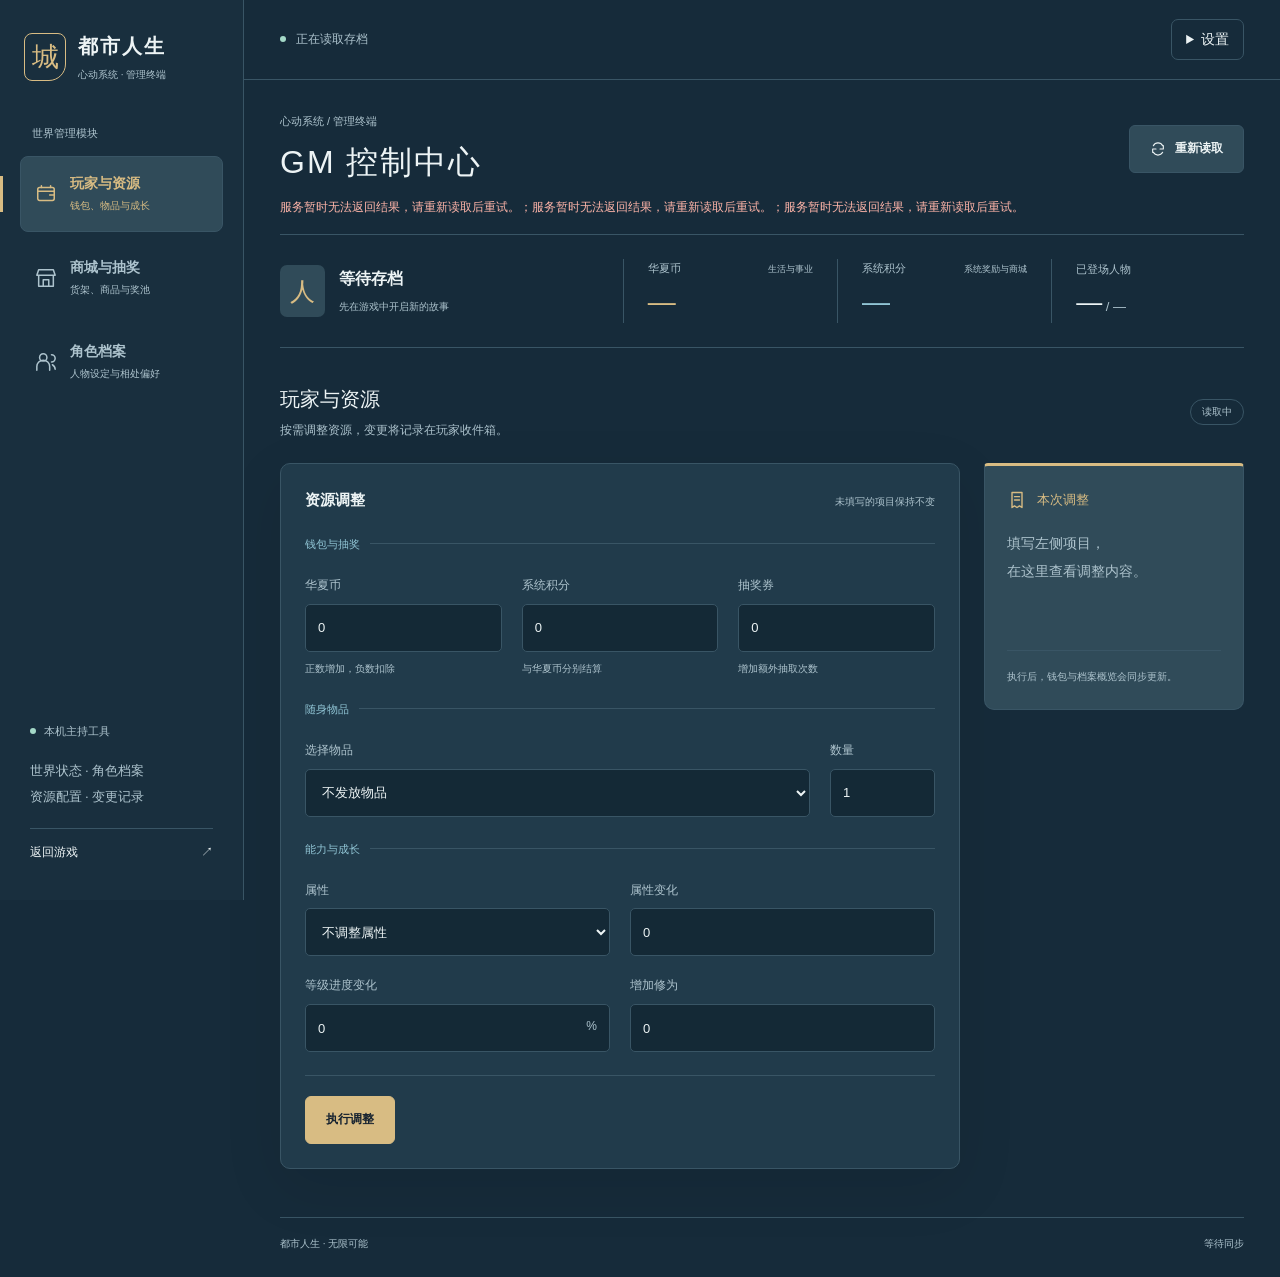
==== commit d3e372f5: "feat: 约会按钮下线；入库确立简化与媒体语义选材更新 - 人物详情「邀请约会」按钮移除，邀约由对话文本表达；   引擎【约会】通道与剧情接受度结算保留 - 入库用户更新：确立恋人只看彼此心动（好感" ====
--- a/static/gm.html
+++ b/static/gm.html
@@ -5,6 +5,7 @@
 <meta name="viewport" content="width=device-width, initial-scale=1">
 <title>GM 控制中心 · 都市人生</title>
 <link rel="stylesheet" href="/static/gm.css?v=20261022-system3">
+<link rel="stylesheet" href="/static/refinements.css?v=20261023-city3">
 <script src="/static/theme.js?v=20261022-system3" defer></script>
 <script src="/static/gm.js?v=20261022-system3" defer></script>
 </head>
@@ -23,13 +24,13 @@
 <div class="console-page">
   <header class="workspace-topbar">
     <div class="workspace-location"><span class="live-dot" aria-hidden="true"></span><span id="connection-label">正在读取存档</span></div>
-    <div class="theme-switch" role="group" aria-label="界面配色">
+    <details class="gm-settings"><summary>设置</summary>    <div class="theme-switch" role="group" aria-label="界面配色">
       <span class="theme-caption">配色</span>
-      <button type="button" data-theme="night" data-theme-choice="night" aria-pressed="true"><i class="swatch swatch-night" aria-hidden="true"></i><span>夜蓝</span></button>
-      <button type="button" data-theme="ink" data-theme-choice="ink" aria-pressed="false"><i class="swatch swatch-ink" aria-hidden="true"></i><span>墨纸</span></button>
-      <button type="button" data-theme="parchment" data-theme-choice="parchment" aria-pressed="false"><i class="swatch swatch-paper" aria-hidden="true"></i><span>书页</span></button>
-      <button type="button" data-theme="qinglan" data-theme-choice="qinglan" aria-pressed="false"><i class="swatch swatch-qinglan" aria-hidden="true"></i><span>青岚</span></button>
-    </div>
+      <button type="button" data-theme="night" data-theme-choice="night" aria-pressed="true"><i class="swatch swatch-night" aria-hidden="true"></i><span>深海蓝</span></button>
+      <button type="button" data-theme="ink" data-theme-choice="ink" aria-pressed="false"><i class="swatch swatch-ink" aria-hidden="true"></i><span>暮紫</span></button>
+      <button type="button" data-theme="parchment" data-theme-choice="parchment" aria-pressed="false"><i class="swatch swatch-paper" aria-hidden="true"></i><span>云白</span></button>
+      <button type="button" data-theme="qinglan" data-theme-choice="qinglan" aria-pressed="false"><i class="swatch swatch-qinglan" aria-hidden="true"></i><span>松青</span></button>
+    </div></details>
   </header>
   <main id="workspace">
     <div class="page-heading"><div><p class="section-eyebrow">心动系统 / 管理终端</p><h1>GM 控制中心</h1></div><button type="button" class="button button-soft reload-button" id="reload"><svg viewBox="0 0 24 24" aria-hidden="true"><path d="M20 7v5h-5M4 17v-5h5m10-5a8 8 0 0 0-14 0m0 10a8 8 0 0 0 14 0"/></svg>重新读取</button></div>
--- a/static/refinements.css
+++ b/static/refinements.css
@@ -0,0 +1,154 @@
+/* Urban palette, compact travel workspace and persistent message attachments. */
+.travel-workspace[data-theme="night"] {
+  --bg:#162b3a; --reader-bg:#1b3242; --glass-bg:#213b4b; --glass-bg-strong:#254253;
+  --glass-bar:#192f3e; --glass-bd:#3a5666; --desk-edge:#395565; --desk-recess:#142936;
+  --text:#edf4f5; --dim:#adc3cd; --accent:#acd2dc; --urban:#91c5d5; --gold:#d8bc83;
+  --pass-bg:#304b59; --cover-line:#577581; --line:#adc3cd26; --mask:#081723b8;
+}
+.travel-workspace[data-theme="ink"] {
+  --bg:#272536; --reader-bg:#302d41; --glass-bg:#383449; --glass-bg-strong:#403b52;
+  --glass-bar:#2c293c; --glass-bd:#585268; --desk-edge:#585268; --desk-recess:#242233;
+  --text:#f0ecf5; --dim:#c1b8d2; --accent:#d0bee4; --urban:#bcacd8; --gold:#d6bfa0;
+  --pass-bg:#49415b; --cover-line:#7d708d; --line:#c1b8d22c; --mask:#171322b8;
+}
+.travel-workspace[data-theme="parchment"] {
+  --bg:#e8eff1; --reader-bg:#fbfcfc; --glass-bg:#f1f6f7; --glass-bg-strong:#fff;
+  --glass-bar:#f5f8f9; --glass-bd:#bdcdd4; --desk-edge:#bdcdd4; --desk-recess:#e0e9ed;
+  --text:#253e4c; --dim:#536f7c; --accent:#326b83; --urban:#397a96; --gold:#856432;
+  --pass-bg:#d7e5eb; --cover-line:#8faab6; --line:#47697926; --mask:#16364780;
+}
+.travel-workspace[data-theme="qinglan"] {
+  --bg:#20362e; --reader-bg:#283f36; --glass-bg:#2e493e; --glass-bg-strong:#355246;
+  --glass-bar:#253b32; --glass-bd:#526c5d; --desk-edge:#526c5d; --desk-recess:#1c3027;
+  --text:#ecf3ec; --dim:#b7cdbd; --accent:#c0d6bc; --urban:#9dc6ad; --gold:#dbc59a;
+  --pass-bg:#3e5a48; --cover-line:#708d77; --line:#b7cdbd28; --mask:#102219b8;
+}
+.travel-workspace { background-image:none; }
+.travel-workspace .topbar { grid-template-columns:minmax(180px,1fr) auto; min-height:72px; }
+.travel-workspace .preferences-body { width:320px; padding:20px; display:grid; gap:15px; border-radius:12px; }
+.travel-workspace .preferences .theme-picker { display:grid; width:100%; justify-items:stretch; align-items:stretch; gap:10px; margin:0; padding:0; border:0; }
+.travel-workspace .preferences .theme-dots { display:grid; width:100%; grid-template-columns:1fr 1fr; gap:8px; padding:0; border:0; background:none; }
+.travel-workspace .preferences .theme-dot { justify-content:flex-start; width:100%; height:42px; min-height:42px; border:1px solid var(--desk-edge); border-radius:7px; background:var(--desk-recess); color:var(--text); }
+.travel-workspace .preferences .theme-dot.active { border-color:var(--urban); background:var(--tintU-bg); }
+.travel-workspace .preferences .theme-dot span { display:inline; }
+.travel-workspace .preferences-title { margin:0; color:var(--dim); font-size:12px; font-weight:500; }
+.travel-workspace .card,.travel-workspace .panel-center { box-shadow:none; }
+.travel-workspace .panel-center { border-top:1px solid var(--desk-edge); }
+.travel-workspace .chapter-head { min-height:88px; padding:20px 26px 16px; }
+.travel-workspace .chapter-title h1 { font-size:24px; margin:6px 0; }
+.travel-workspace .map-modal { padding:22px; background:var(--mask); }
+.travel-workspace .map-modal-box { width:min(1560px,100%); max-width:1560px; height:min(960px,calc(100dvh - 44px)); max-height:calc(100dvh - 44px); padding:0; gap:0; border:1px solid var(--desk-edge); border-radius:15px; background:var(--glass-bar); overflow:hidden; }
+.travel-workspace .map-modal-head { flex:none; align-items:center; min-height:68px; margin:0; padding:15px 24px 12px; border:0; }
+.travel-workspace .map-modal-head h2 { font-size:21px; line-height:1.3; font-weight:600; letter-spacing:.5px; margin:0 0 5px; }
+.travel-workspace .map-now { font-size:11px; color:var(--dim); }
+.travel-workspace .atlas-toolbar { flex:none; display:grid; grid-template-columns:minmax(220px,2fr) repeat(3,minmax(100px,1fr)); gap:12px; padding:0 24px 12px; margin:0; border:0; }
+.travel-workspace .atlas-toolbar label { display:grid; gap:5px; font-size:11px; color:var(--dim); }
+.travel-workspace .atlas-toolbar input,.travel-workspace .atlas-toolbar select { width:100%; min-width:0; min-height:40px; height:40px; padding:8px 12px; border-radius:7px; font-size:12px; border:1px solid var(--desk-edge); background:var(--desk-recess); color:var(--text); }
+.travel-workspace .map-crumbs { flex:none; min-height:38px; padding:0 24px; margin:0; display:flex; align-items:center; border-top:1px solid var(--line); gap:8px; font-size:12px; }
+.travel-workspace .map-crumbs .crumb { padding:6px 9px; min-height:32px; border-radius:5px; }
+.travel-workspace .atlas-layout { flex:1; min-height:0; display:grid; grid-template-columns:minmax(0,1fr) 292px; gap:0; padding:0; overflow:hidden; border-top:1px solid var(--line); }
+.travel-workspace .atlas-layout:has(.map-detail[data-empty="true"]) { grid-template-columns:minmax(0,1fr); }
+.travel-workspace .atlas-geography { min-width:0; min-height:0; display:grid; grid-template-columns:225px minmax(0,1fr); gap:0; padding:0; }
+.travel-workspace .map-canvas-big { flex:1 1 auto; min-height:250px; border:0; border-radius:0; overflow:hidden; }
+.travel-workspace .map-canvas-big > .ca-map { height:100%; min-height:100%; border:0; border-radius:0; }
+.travel-workspace .map-canvas-big svg.cartography { width:100%; height:100%; min-height:100%; }
+.travel-workspace .atlas-directory { grid-column:1; grid-row:1; max-height:none; padding:14px 18px; margin:0; border:0; border-right:1px solid var(--desk-edge); background:var(--glass-bar); overflow:auto; }
+.travel-workspace .map-canvas-big { grid-column:2; grid-row:1; }
+.travel-workspace #map-results { margin:0 0 8px; font-size:11px; }
+.travel-workspace .map-place-list { display:grid; grid-template-columns:minmax(0,1fr); gap:0; margin:0; max-height:none; overflow:visible; }
+.travel-workspace .place-list-item { border:0; border-bottom:1px solid var(--line); border-radius:0; background:none; padding:10px 0; min-height:53px; }
+.travel-workspace .place-list-item:hover { background:var(--tintU-bg); }
+.travel-workspace .place-list-item b { font-size:12px; }
+.travel-workspace .place-list-item small,.travel-workspace .place-list-item .dim { font-size:10px; }
+.travel-workspace .map-detail { min-width:0; width:auto; padding:20px; margin:0; overflow:auto; border:0; border-left:1px solid var(--desk-edge); border-radius:0; background:var(--reader-bg); }
+.travel-workspace .map-detail[data-empty="true"] { display:none; }
+.ca-map.ca-electronic[data-map-level="city"],.ca-map.ca-electronic[data-map-level="city"] svg.cartography { background:#f0f2ee; }
+.ca-map.ca-electronic .ca-ring-road-edge { stroke:#dcd9c8; stroke-width:8; fill:none; }
+.ca-map.ca-electronic .ca-ring-road { stroke:#fff9e6; stroke-width:5; fill:none; }
+.ca-map.ca-electronic .ca-alley { opacity:.72; }
+.ca-map.ca-electronic .ca-alley .ca-local-road { stroke-width:2.5; }
+.ca-map.ca-electronic .ca-alley .ca-local-road-edge { stroke-width:3.5; }
+.ca-map.ca-electronic .ca-park-path { fill:none; stroke:#f8fbf0; stroke-width:2; }
+.ca-map.ca-electronic .ca-old-street { fill:none; stroke:#fff; stroke-width:3.5; stroke-linejoin:round; }
+.ca-map.ca-electronic .ca-building { fill:#dce0d8; stroke:#cdd3cb; stroke-width:.4; }
+.ca-map.ca-electronic .ca-city-water { fill:#b4d5e2; stroke:#d9e8ea; stroke-width:3; }
+.ca-map.ca-electronic .ca-map-heading { padding:8px 11px; }
+.travel-workspace #event-banner { display:block; padding:12px 15px; margin:10px 18px; max-height:170px; overflow:auto; border:1px solid var(--desk-edge); border-radius:8px; background:var(--tintU-bg); }
+.travel-workspace .ev-summary { display:flex; align-items:baseline; flex-wrap:wrap; gap:5px 14px; }
+.travel-workspace .ev-name { font-size:12px; }
+.travel-workspace .ev-desc { white-space:normal; line-height:1.6; }
+.travel-workspace .ev-opts { display:flex; flex-wrap:wrap; gap:7px; overflow:visible; margin:9px 0 0; }
+.travel-workspace .ev-opt { flex:0 1 auto; min-height:36px; padding:7px 11px; font-size:11px; white-space:normal; }
+.travel-workspace .action-zone { max-height:34%; padding:0 18px 12px; flex-shrink:0; }
+.travel-workspace .choice-btn { min-height:40px; padding:8px 11px; font-size:12px; }
+.travel-workspace .quick-row .chip { min-height:35px; font-size:11px; }
+.travel-workspace .reading-tools { position:relative; align-items:center; flex-wrap:wrap; }
+.travel-workspace .play-help { margin-right:auto; font-size:12px; color:var(--dim); }
+.travel-workspace .play-help summary { cursor:pointer; padding:7px 0; }
+.travel-workspace .play-help > div { position:absolute; z-index:20; top:100%; left:0; width:min(510px,100%); max-height:55vh; overflow:auto; padding:12px 20px; border:1px solid var(--desk-edge); border-radius:9px; background:var(--glass-bg-strong); color:var(--text); box-shadow:0 12px 32px #0003; font-size:12px; line-height:1.9; }
+.chat-row .bub { white-space:normal; }
+.chat-row .bub-me { background:color-mix(in srgb,var(--urban) 64%,#fff); color:#193542; box-shadow:none; }
+.chat-row .bub-me::after { border-left-color:color-mix(in srgb,var(--urban) 64%,#fff); }
+.chat-row .bub-npc { background:var(--glass-bg-strong); color:var(--text); box-shadow:none; }
+.chat-row .bub-npc::before { border-right-color:var(--glass-bg-strong); }
+.chat-row .bub-sticker::before,.chat-row .bub-sticker::after { display:none; }
+.chat-input-row #chat-send { background:var(--urban); color:#193542; }
+.message-text { white-space:pre-wrap; overflow-wrap:anywhere; }
+.message-media { margin:9px 0 0; max-width:100%; }
+.message-media figcaption,.media-status,.media-missing { display:block; margin-top:6px; font-size:11px; line-height:1.6; color:inherit; opacity:.85; overflow-wrap:anywhere; }
+.media-sticker img { max-width:128px; max-height:128px; object-fit:contain; background:transparent; }
+.bub-sticker .media-missing { padding:9px 12px; border-radius:8px; background:var(--glass-bg); color:var(--text); }
+.sticker-tools { display:flex; align-items:center; justify-content:space-between; gap:12px; padding:4px 2px 10px; font-size:12px; }
+.sticker-panel { max-height:min(320px,45dvh); }
+.sticker-tools button { padding:7px 10px; border:1px solid var(--glass-bd); background:var(--glass-bar); color:var(--text); border-radius:6px; cursor:pointer; }
+.sticker-grid { display:grid; grid-template-columns:repeat(auto-fill,minmax(58px,1fr)); gap:7px; max-height:230px; overflow:auto; }
+.sticker-choice { padding:6px; min-height:54px; border:1px solid transparent; background:var(--desk-recess); border-radius:6px; cursor:pointer; }
+.sticker-choice:hover,.sticker-choice:focus-visible { border-color:var(--urban); }
+.sticker-choice .sticker-opt { width:100%; height:54px; object-fit:contain; margin:0; padding:0; }
+body:not(.travel-workspace)[data-theme="night"] { --gm-bg:#162b3a; --gm-rail:#192f3e; --gm-surface:#213b4b; --gm-field:#142936; --gm-text:#edf4f5; --gm-muted:#adc3cd; --gm-line:#395565; --gm-accent:#d8bc83; --gm-blue:#91c5d5; --gm-wash:#304b59; }
+body:not(.travel-workspace)[data-theme="ink"] { --gm-bg:#272536; --gm-rail:#2c293c; --gm-surface:#383449; --gm-field:#242233; --gm-text:#f0ecf5; --gm-muted:#c1b8d2; --gm-line:#585268; --gm-accent:#d6bfa0; --gm-blue:#bcacd8; --gm-wash:#49415b; }
+body:not(.travel-workspace)[data-theme="parchment"] { --gm-bg:#e8eff1; --gm-rail:#e0e9ed; --gm-surface:#fbfcfc; --gm-field:#fff; --gm-text:#253e4c; --gm-muted:#536f7c; --gm-line:#bdcdd4; --gm-accent:#856432; --gm-blue:#397a96; --gm-wash:#d7e5eb; }
+body:not(.travel-workspace)[data-theme="qinglan"] { --gm-bg:#20362e; --gm-rail:#253b32; --gm-surface:#2e493e; --gm-field:#1c3027; --gm-text:#ecf3ec; --gm-muted:#b7cdbd; --gm-line:#526c5d; --gm-accent:#dbc59a; --gm-blue:#9dc6ad; --gm-wash:#3e5a48; }
+.gm-settings { position:relative; }
+.gm-settings > summary { cursor:pointer; min-height:40px; padding:8px 14px; border:1px solid var(--gm-line); border-radius:7px; }
+.gm-settings > div { position:absolute; z-index:30; right:0; top:calc(100% + 10px); min-width:300px; padding:14px; background:var(--gm-surface); border:1px solid var(--gm-line); border-radius:9px; box-shadow:0 12px 32px #0003; }
+.gm-settings .theme-switch { display:grid; grid-template-columns:1fr 1fr; gap:8px; }
+.gm-settings .theme-caption { grid-column:1/-1; margin:0; }
+.gm-settings .theme-switch button { display:flex; align-items:center; justify-content:flex-start; min-width:0; gap:8px; padding:10px; white-space:nowrap; }
+.gm-settings .swatch-night { background:#91c5d5; }.gm-settings .swatch-ink { background:#bcacd8; }.gm-settings .swatch-paper { background:#7198ac; }.gm-settings .swatch-qinglan { background:#9dc6ad; }
+@media(max-width:1000px) {
+  .travel-workspace .map-modal { padding:12px; }
+  .travel-workspace .map-modal-box { height:calc(100dvh - 24px); max-height:calc(100dvh - 24px); }
+  .travel-workspace .atlas-layout { grid-template-columns:minmax(0,1fr) 245px; }
+  .travel-workspace .atlas-geography { grid-template-columns:180px minmax(0,1fr); }
+}
+@media(max-width:760px) {
+  .travel-workspace .topbar { display:flex; min-height:64px; flex-wrap:nowrap; padding:8px 12px; }
+  .travel-workspace .brand { flex:1; min-width:0; }
+  .travel-workspace .brand-name { font-size:18px; }
+  .travel-workspace .brand-sub { font-size:8px; letter-spacing:0; }
+  .travel-workspace .brand-mark { width:32px; height:34px; font-size:20px; }
+  .travel-workspace .top-actions { flex:none; width:auto; gap:3px; }
+  .travel-workspace .top-actions .btn,.travel-workspace .preferences > summary { padding:7px; min-height:40px; font-size:11px; }
+  .travel-workspace .preferences-body { right:0; width:min(320px,calc(100vw - 24px)); }
+  .travel-workspace .map-modal { padding:6px; }
+  .travel-workspace .map-modal-box { max-height:calc(100dvh - 12px); height:calc(100dvh - 12px); border-radius:10px; }
+  .travel-workspace .map-modal-head { padding:12px 14px 9px; min-height:60px; }
+  .travel-workspace .map-modal-head h2 { font-size:18px; }
+  .travel-workspace .atlas-toolbar { grid-template-columns:repeat(3,minmax(0,1fr)); gap:7px; padding:0 14px 10px; }
+  .travel-workspace .atlas-search { grid-column:1/-1; }
+  .travel-workspace .atlas-toolbar input,.travel-workspace .atlas-toolbar select { min-height:38px; height:38px; padding:7px; font-size:11px; }
+  .travel-workspace .map-crumbs { padding:0 14px; }
+  .travel-workspace .atlas-layout,.travel-workspace .atlas-layout:has(.map-detail[data-empty="true"]) { display:flex; flex-direction:column; overflow:auto; }
+  .travel-workspace .atlas-geography { display:flex; flex-direction:column; flex:none; overflow:visible; }
+  .travel-workspace .map-canvas-big { flex:none; height:clamp(300px,51dvh,500px); min-height:300px; }
+  .travel-workspace .atlas-directory { max-height:clamp(150px,calc(100dvh - 550px),330px); padding:10px 14px; border-top:1px solid var(--desk-edge); border-right:0; }
+  .travel-workspace .map-place-list { grid-template-columns:repeat(2,minmax(0,1fr)); gap:0 12px; }
+  .travel-workspace .map-detail { flex:none; order:0; overflow:visible; border-top:1px solid var(--desk-edge); padding:16px; }
+  .travel-workspace .map-detail[data-empty="true"] { display:none; }
+  .travel-workspace .action-zone { max-height:42%; padding:0 12px 10px; }
+  .travel-workspace .reading-tools { gap:4px; }
+  .travel-workspace .reading-tools .chip { min-height:34px; font-size:10px; padding:6px; }
+  .travel-workspace #event-banner { margin:8px 12px; max-height:130px; }
+}
+@media(prefers-reduced-motion:reduce) { .travel-workspace * { scroll-behavior:auto; } }
